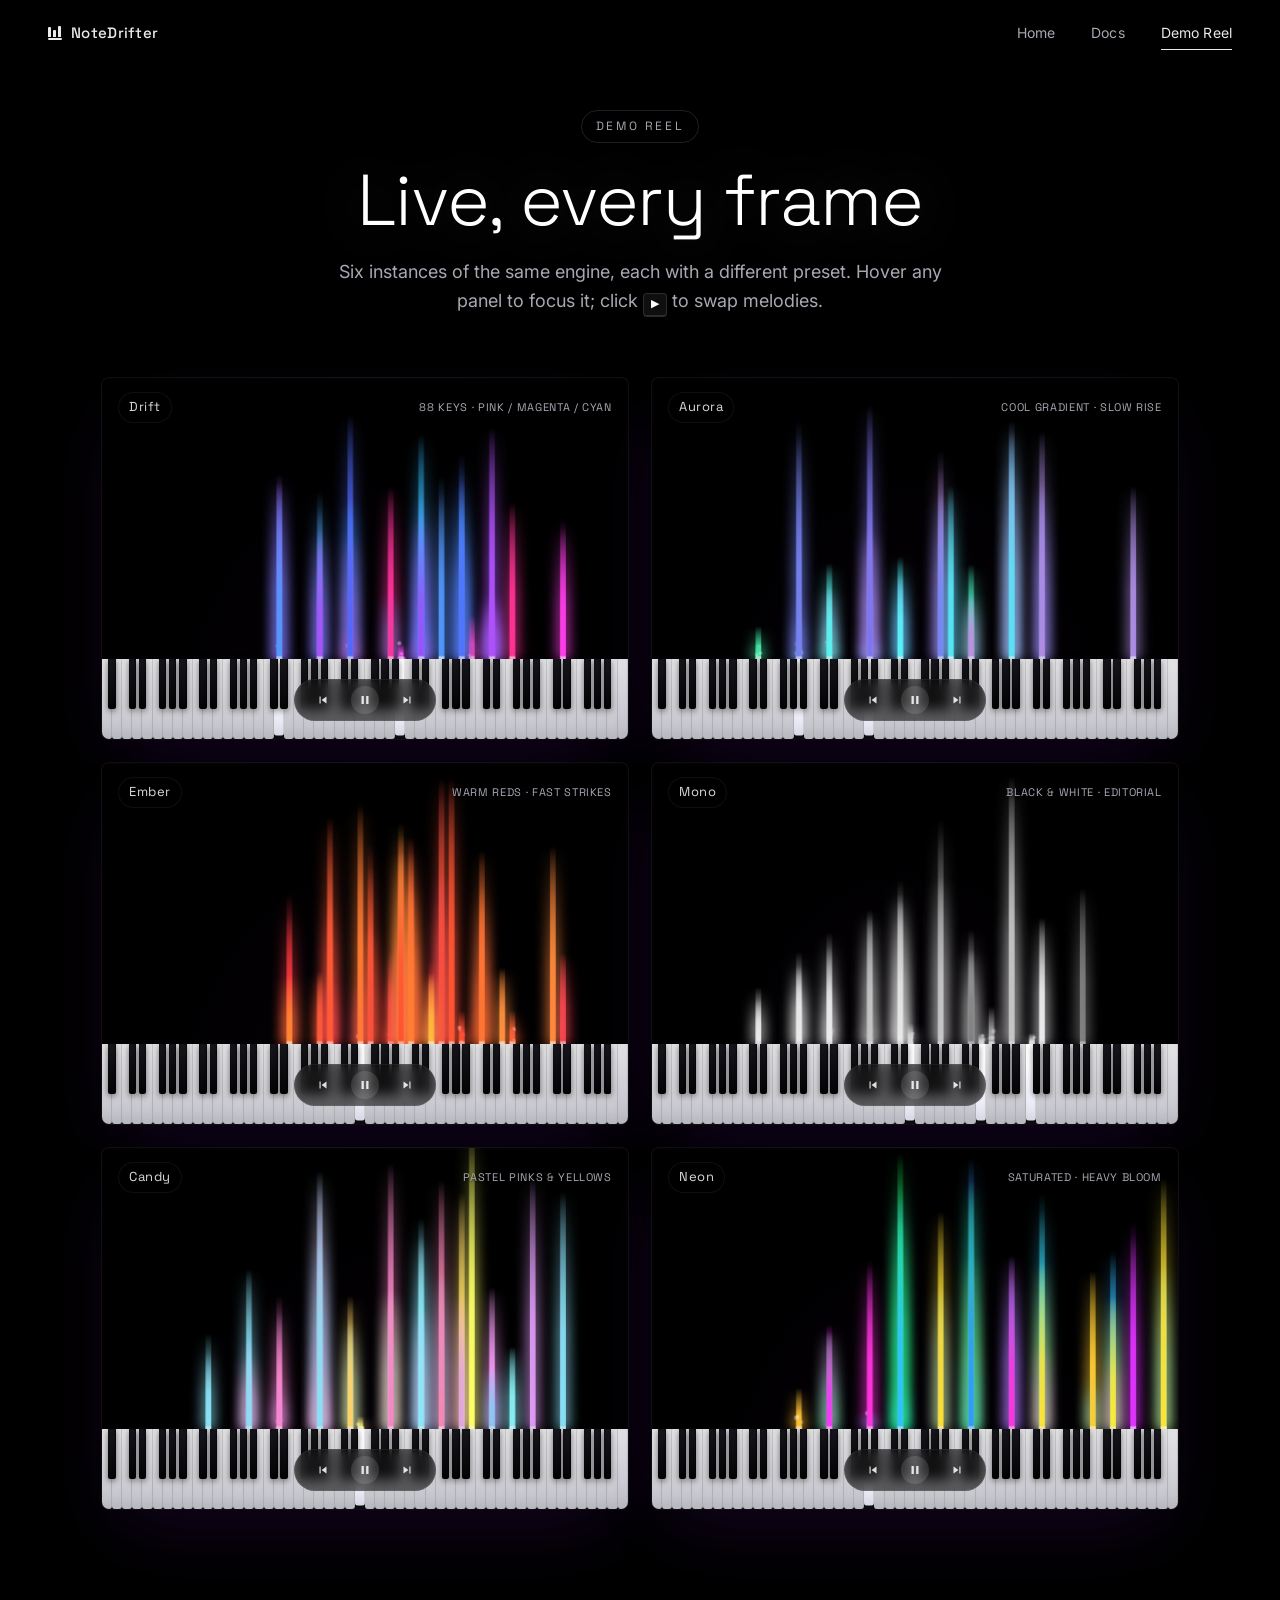
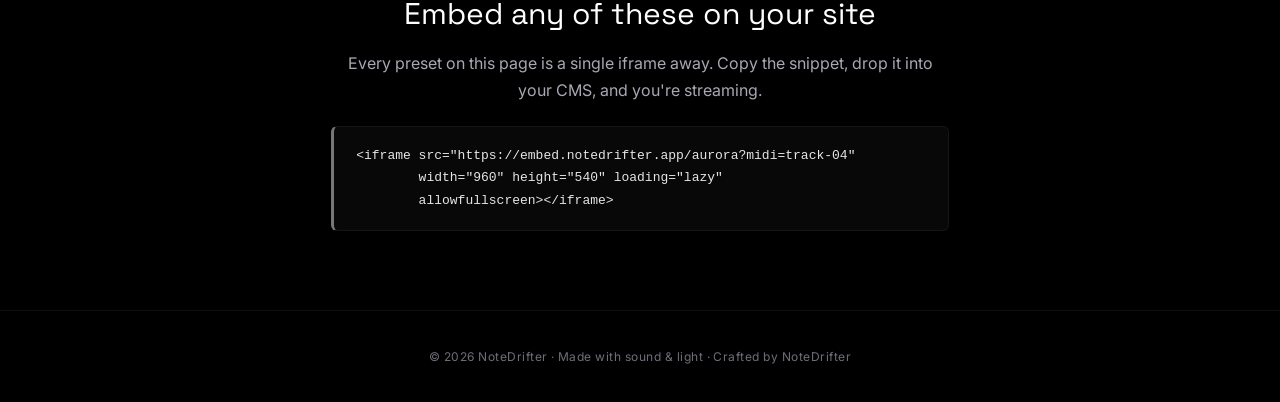
==== demo-reel.html @ 6b30c489 "build website" ====
<!DOCTYPE html>
<html lang="en">
<head>
    <meta charset="UTF-8" />
    <meta name="viewport" content="width=device-width, initial-scale=1.0" />
    <meta name="description" content="NoteDrifter demo reel — a live playground of piano visualizations, palettes and orientations." />
    <title>Demo Reel — NoteDrifter</title>
    <link rel="preconnect" href="https://fonts.googleapis.com" />
    <link rel="preconnect" href="https://fonts.gstatic.com" crossorigin />
    <link href="https://fonts.googleapis.com/css2?family=Inter:wght@300;400;500;600;700&family=Space+Grotesk:wght@300;400;500;600;700&display=swap" rel="stylesheet" />
    <link rel="stylesheet" href="styles.css" />
    <link rel="icon" type="image/svg+xml" href="data:image/svg+xml,%3Csvg xmlns='http://www.w3.org/2000/svg' viewBox='0 0 24 24'%3E%3Crect x='4' y='3' width='2' height='14' fill='%23fff'/%3E%3Crect x='9' y='3' width='2' height='14' fill='%23fff'/%3E%3Crect x='14' y='3' width='2' height='14' fill='%23fff'/%3E%3Crect x='3' y='18' width='14' height='2' fill='%23fff'/%3E%3C/svg%3E" />
</head>
<body class="page-reel">
    <header class="site-header">
        <a href="index.html" class="brand" aria-label="NoteDrifter home">
            <span class="brand-mark" aria-hidden="true">
                <span></span><span></span><span></span>
            </span>
            <span class="brand-text">NoteDrifter</span>
        </a>
        <nav class="nav" aria-label="Primary">
            <a href="index.html" class="nav-link">Home</a>
            <a href="docs.html" class="nav-link">Docs</a>
            <a href="demo-reel.html" class="nav-link nav-link--active">Demo Reel</a>
        </nav>
    </header>

    <main class="page">
        <section class="page-head">
            <p class="eyebrow">Demo Reel</p>
            <h1 class="page-title">Live, every frame</h1>
            <p class="page-lead">Six instances of the same engine, each with a different preset. Hover any panel to focus it; click <span class="kbd">▶</span> to swap melodies.</p>
        </section>

        <section class="reel-grid">
            <figure class="editor-demo reel-demo" data-piano-viz>
                <canvas class="piano-canvas" aria-hidden="true"></canvas>
                <div class="piano-keys" aria-hidden="true"></div>
                <figcaption class="reel-caption">
                    <span class="reel-tag">Drift</span>
                    <span class="reel-meta">88 keys · Pink / Magenta / Cyan</span>
                </figcaption>
                <div class="editor-demo-controls">
                    <button class="ctrl-btn" data-action="prev" aria-label="Previous track">
                        <svg viewBox="0 0 24 24" width="14" height="14"><path fill="currentColor" d="M6 6h2v12H6V6zm3.5 6l8.5 6V6l-8.5 6z"/></svg>
                    </button>
                    <button class="ctrl-btn ctrl-btn--play" data-action="play" aria-label="Play / pause">
                        <svg viewBox="0 0 24 24" width="14" height="14"><path fill="currentColor" d="M6 5h4v14H6V5zm8 0h4v14h-4V5z"/></svg>
                    </button>
                    <button class="ctrl-btn" data-action="next" aria-label="Next track">
                        <svg viewBox="0 0 24 24" width="14" height="14"><path fill="currentColor" d="M6 18l8.5-6L6 6v12zM16 6h2v12h-2V6z"/></svg>
                    </button>
                </div>
            </figure>

            <figure class="editor-demo reel-demo reel-demo--aurora" data-piano-viz data-palette="aurora">
                <canvas class="piano-canvas" aria-hidden="true"></canvas>
                <div class="piano-keys" aria-hidden="true"></div>
                <figcaption class="reel-caption">
                    <span class="reel-tag">Aurora</span>
                    <span class="reel-meta">Cool gradient · Slow rise</span>
                </figcaption>
                <div class="editor-demo-controls">
                    <button class="ctrl-btn" data-action="prev" aria-label="Previous track">
                        <svg viewBox="0 0 24 24" width="14" height="14"><path fill="currentColor" d="M6 6h2v12H6V6zm3.5 6l8.5 6V6l-8.5 6z"/></svg>
                    </button>
                    <button class="ctrl-btn ctrl-btn--play" data-action="play" aria-label="Play / pause">
                        <svg viewBox="0 0 24 24" width="14" height="14"><path fill="currentColor" d="M6 5h4v14H6V5zm8 0h4v14h-4V5z"/></svg>
                    </button>
                    <button class="ctrl-btn" data-action="next" aria-label="Next track">
                        <svg viewBox="0 0 24 24" width="14" height="14"><path fill="currentColor" d="M6 18l8.5-6L6 6v12zM16 6h2v12h-2V6z"/></svg>
                    </button>
                </div>
            </figure>

            <figure class="editor-demo reel-demo reel-demo--ember" data-piano-viz data-palette="ember">
                <canvas class="piano-canvas" aria-hidden="true"></canvas>
                <div class="piano-keys" aria-hidden="true"></div>
                <figcaption class="reel-caption">
                    <span class="reel-tag">Ember</span>
                    <span class="reel-meta">Warm reds · Fast strikes</span>
                </figcaption>
                <div class="editor-demo-controls">
                    <button class="ctrl-btn" data-action="prev" aria-label="Previous track">
                        <svg viewBox="0 0 24 24" width="14" height="14"><path fill="currentColor" d="M6 6h2v12H6V6zm3.5 6l8.5 6V6l-8.5 6z"/></svg>
                    </button>
                    <button class="ctrl-btn ctrl-btn--play" data-action="play" aria-label="Play / pause">
                        <svg viewBox="0 0 24 24" width="14" height="14"><path fill="currentColor" d="M6 5h4v14H6V5zm8 0h4v14h-4V5z"/></svg>
                    </button>
                    <button class="ctrl-btn" data-action="next" aria-label="Next track">
                        <svg viewBox="0 0 24 24" width="14" height="14"><path fill="currentColor" d="M6 18l8.5-6L6 6v12zM16 6h2v12h-2V6z"/></svg>
                    </button>
                </div>
            </figure>

            <figure class="editor-demo reel-demo reel-demo--mono" data-piano-viz data-palette="mono">
                <canvas class="piano-canvas" aria-hidden="true"></canvas>
                <div class="piano-keys" aria-hidden="true"></div>
                <figcaption class="reel-caption">
                    <span class="reel-tag">Mono</span>
                    <span class="reel-meta">Black &amp; white · Editorial</span>
                </figcaption>
                <div class="editor-demo-controls">
                    <button class="ctrl-btn" data-action="prev" aria-label="Previous track">
                        <svg viewBox="0 0 24 24" width="14" height="14"><path fill="currentColor" d="M6 6h2v12H6V6zm3.5 6l8.5 6V6l-8.5 6z"/></svg>
                    </button>
                    <button class="ctrl-btn ctrl-btn--play" data-action="play" aria-label="Play / pause">
                        <svg viewBox="0 0 24 24" width="14" height="14"><path fill="currentColor" d="M6 5h4v14H6V5zm8 0h4v14h-4V5z"/></svg>
                    </button>
                    <button class="ctrl-btn" data-action="next" aria-label="Next track">
                        <svg viewBox="0 0 24 24" width="14" height="14"><path fill="currentColor" d="M6 18l8.5-6L6 6v12zM16 6h2v12h-2V6z"/></svg>
                    </button>
                </div>
            </figure>

            <figure class="editor-demo reel-demo reel-demo--candy" data-piano-viz data-palette="candy">
                <canvas class="piano-canvas" aria-hidden="true"></canvas>
                <div class="piano-keys" aria-hidden="true"></div>
                <figcaption class="reel-caption">
                    <span class="reel-tag">Candy</span>
                    <span class="reel-meta">Pastel pinks &amp; yellows</span>
                </figcaption>
                <div class="editor-demo-controls">
                    <button class="ctrl-btn" data-action="prev" aria-label="Previous track">
                        <svg viewBox="0 0 24 24" width="14" height="14"><path fill="currentColor" d="M6 6h2v12H6V6zm3.5 6l8.5 6V6l-8.5 6z"/></svg>
                    </button>
                    <button class="ctrl-btn ctrl-btn--play" data-action="play" aria-label="Play / pause">
                        <svg viewBox="0 0 24 24" width="14" height="14"><path fill="currentColor" d="M6 5h4v14H6V5zm8 0h4v14h-4V5z"/></svg>
                    </button>
                    <button class="ctrl-btn" data-action="next" aria-label="Next track">
                        <svg viewBox="0 0 24 24" width="14" height="14"><path fill="currentColor" d="M6 18l8.5-6L6 6v12zM16 6h2v12h-2V6z"/></svg>
                    </button>
                </div>
            </figure>

            <figure class="editor-demo reel-demo reel-demo--neon" data-piano-viz data-palette="neon">
                <canvas class="piano-canvas" aria-hidden="true"></canvas>
                <div class="piano-keys" aria-hidden="true"></div>
                <figcaption class="reel-caption">
                    <span class="reel-tag">Neon</span>
                    <span class="reel-meta">Saturated · Heavy bloom</span>
                </figcaption>
                <div class="editor-demo-controls">
                    <button class="ctrl-btn" data-action="prev" aria-label="Previous track">
                        <svg viewBox="0 0 24 24" width="14" height="14"><path fill="currentColor" d="M6 6h2v12H6V6zm3.5 6l8.5 6V6l-8.5 6z"/></svg>
                    </button>
                    <button class="ctrl-btn ctrl-btn--play" data-action="play" aria-label="Play / pause">
                        <svg viewBox="0 0 24 24" width="14" height="14"><path fill="currentColor" d="M6 5h4v14H6V5zm8 0h4v14h-4V5z"/></svg>
                    </button>
                    <button class="ctrl-btn" data-action="next" aria-label="Next track">
                        <svg viewBox="0 0 24 24" width="14" height="14"><path fill="currentColor" d="M6 18l8.5-6L6 6v12zM16 6h2v12h-2V6z"/></svg>
                    </button>
                </div>
            </figure>
        </section>

        <section class="reel-cta">
            <h2>Embed any of these on your site</h2>
            <p>Every preset on this page is a single iframe away. Copy the snippet, drop it into your CMS, and you're streaming.</p>
            <pre class="code-block"><code>&lt;iframe src="https://embed.notedrifter.app/aurora?midi=track-04"
        width="960" height="540" loading="lazy"
        allowfullscreen&gt;&lt;/iframe&gt;</code></pre>
        </section>
    </main>

    <footer class="site-footer">
        <p>© <span id="year"></span> NoteDrifter · Made with sound &amp; light · Crafted by NoteDrifter</p>
    </footer>

    <script src="script.js" defer></script>
    <script src="assets/piano-viz.js" defer></script>
</body>
</html>
---- styles.css ----
/* =========================================================================
   NoteDrifter — Landing Page Styles
   ========================================================================= */

:root {
    --bg: #000000;
    --bg-soft: #050505;
    --fg: #e9e9ec;
    --fg-dim: #a8a8b3;
    --fg-soft: #6e6e7a;
    --border: rgba(255, 255, 255, 0.12);
    --border-soft: rgba(255, 255, 255, 0.06);
    --accent: #ffffff;

    --container-max: 1180px;
    --gutter: clamp(20px, 4vw, 56px);

    --font-display: "Space Grotesk", "Inter", system-ui, -apple-system, sans-serif;
    --font-body: "Inter", system-ui, -apple-system, sans-serif;

    --transition: 280ms cubic-bezier(0.22, 0.61, 0.36, 1);
}

* {
    box-sizing: border-box;
}

*::selection {
    background: rgba(255, 255, 255, 0.18);
    color: #fff;
}

html,
body {
    margin: 0;
    padding: 0;
    background: var(--bg);
    color: var(--fg);
    font-family: var(--font-body);
    font-size: 16px;
    line-height: 1.6;
    -webkit-font-smoothing: antialiased;
    -moz-osx-font-smoothing: grayscale;
    overflow-x: hidden;
}

img {
    max-width: 100%;
    height: auto;
    display: block;
}

a {
    color: inherit;
    text-decoration: none;
}

ul {
    list-style: none;
    padding: 0;
    margin: 0;
}

p {
    margin: 0 0 1em;
}

/* =========================================================================
   Layout helpers
   ========================================================================= */
.container {
    width: 100%;
    max-width: var(--container-max);
    margin-inline: auto;
    padding-inline: var(--gutter);
}

/* =========================================================================
   Scroll progress indicator (top of viewport)
   ========================================================================= */
.scroll-progress {
    position: fixed;
    top: 0;
    left: 0;
    height: 2px;
    width: 100%;
    background: linear-gradient(
        90deg,
        rgba(255, 100, 200, 0.9) 0%,
        rgba(150, 100, 255, 0.9) 50%,
        rgba(80, 200, 255, 0.9) 100%
    );
    transform: scaleX(0);
    transform-origin: left center;
    z-index: 100;
    pointer-events: none;
    box-shadow: 0 0 14px rgba(180, 120, 255, 0.6);
    transition: transform 60ms linear;
}

/* =========================================================================
   Header / Nav
   ========================================================================= */
.site-header {
    position: fixed;
    top: 0;
    left: 0;
    right: 0;
    z-index: 50;
    display: flex;
    align-items: center;
    justify-content: space-between;
    padding: 18px clamp(20px, 4vw, 48px);
    backdrop-filter: blur(10px);
    -webkit-backdrop-filter: blur(10px);
    background: rgba(0, 0, 0, 0.4);
    border-bottom: 1px solid transparent;
    transition: border-color var(--transition), background var(--transition);
}

.site-header.is-scrolled {
    background: rgba(0, 0, 0, 0.78);
    border-bottom-color: var(--border-soft);
}

.brand {
    display: inline-flex;
    align-items: center;
    gap: 10px;
    font-family: var(--font-display);
    font-weight: 500;
    letter-spacing: 0.02em;
    color: var(--fg);
    font-size: 15px;
    transition: opacity var(--transition);
}

.brand:hover {
    opacity: 0.85;
}

.brand-mark {
    display: inline-grid;
    grid-template-columns: repeat(3, 3px);
    gap: 2px;
    align-items: end;
    height: 14px;
    position: relative;
    padding-bottom: 3px;
}

.brand-mark::after {
    content: "";
    position: absolute;
    bottom: 0;
    left: 0;
    right: -1px;
    height: 2px;
    background: currentColor;
    border-radius: 1px;
}

.brand-mark span {
    width: 3px;
    background: currentColor;
    border-radius: 1px 1px 0 0;
}

.brand-mark span:nth-child(1) { height: 10px; }
.brand-mark span:nth-child(2) { height: 7px; }
.brand-mark span:nth-child(3) { height: 11px; }

.nav {
    display: flex;
    align-items: center;
    gap: clamp(18px, 3vw, 36px);
}

.nav-link {
    position: relative;
    font-size: 14px;
    color: var(--fg-dim);
    letter-spacing: 0.01em;
    transition: color var(--transition);
    padding: 4px 0;
}

.nav-link::after {
    content: "";
    position: absolute;
    left: 0;
    bottom: -2px;
    width: 100%;
    height: 1px;
    background: var(--fg);
    transform-origin: right;
    transform: scaleX(0);
    transition: transform var(--transition);
}

.nav-link:hover,
.nav-link--active {
    color: var(--fg);
}

.nav-link:hover::after,
.nav-link--active::after {
    transform-origin: left;
    transform: scaleX(1);
}

/* =========================================================================
   Hero
   ========================================================================= */
.hero {
    position: relative;
    min-height: 100vh;
    display: flex;
    align-items: center;
    justify-content: center;
    padding: 0 var(--gutter);
    overflow: hidden;
    isolation: isolate;
}

.hero-bg {
    position: absolute;
    inset: 0;
    z-index: -1;
    background-image: url("assets/images/hero-shards.png");
    background-size: cover;
    background-position: center;
    background-repeat: no-repeat;
    will-change: transform;
}

/* When JS isn't running, gently float the hero background */
body:not(.js-ready) .hero-bg {
    animation: heroFloat 18s ease-in-out infinite alternate;
}

.hero-bg::after {
    content: "";
    position: absolute;
    inset: 0;
    background: radial-gradient(
        ellipse at center,
        rgba(0, 0, 0, 0) 0%,
        rgba(0, 0, 0, 0.35) 55%,
        rgba(0, 0, 0, 0.85) 100%
    );
    pointer-events: none;
}

/* Cursor-follow soft glow that lights up the shards subtly */
.hero::before {
    content: "";
    position: absolute;
    inset: 0;
    z-index: 0;
    pointer-events: none;
    background: radial-gradient(
        circle 380px at var(--cursor-x, 50%) var(--cursor-y, 40%),
        rgba(180, 130, 255, 0.07) 0%,
        rgba(180, 130, 255, 0) 60%
    );
    transition: background 240ms ease;
}

@keyframes heroFloat {
    0% { transform: scale(1) translate3d(0, 0, 0); }
    100% { transform: scale(1.06) translate3d(-8px, -10px, 0); }
}

.hero-content {
    position: relative;
    text-align: center;
    max-width: 720px;
    padding-top: 60px;
}

.hero-title {
    font-family: var(--font-display);
    font-weight: 300;
    font-size: clamp(56px, 10vw, 128px);
    margin: 0;
    letter-spacing: -0.015em;
    line-height: 1;
    color: #ffffff;
    text-shadow: 0 0 60px rgba(255, 255, 255, 0.25),
        0 0 18px rgba(255, 255, 255, 0.18),
        0 1px 0 rgba(255, 255, 255, 0.35);
    animation: heroIn 1.1s cubic-bezier(0.22, 0.61, 0.36, 1) 0.1s both;
}

@keyframes heroIn {
    from {
        opacity: 0;
        transform: translateY(20px);
        letter-spacing: 0.02em;
    }
    to {
        opacity: 1;
        transform: translateY(0);
        letter-spacing: -0.015em;
    }
}

.hero-tagline {
    font-family: var(--font-display);
    font-weight: 300;
    font-size: clamp(15px, 1.6vw, 19px);
    color: var(--fg-dim);
    margin: 22px 0 38px;
    letter-spacing: 0.02em;
    animation: fadeUp 1s ease 0.3s both;
}

@keyframes fadeUp {
    from {
        opacity: 0;
        transform: translateY(18px);
    }
    to {
        opacity: 1;
        transform: translateY(0);
    }
}

/* =========================================================================
   Buttons
   ========================================================================= */
.btn {
    display: inline-flex;
    align-items: center;
    justify-content: center;
    gap: 10px;
    padding: 13px 36px;
    font-family: var(--font-display);
    font-weight: 400;
    font-size: 14px;
    letter-spacing: 0.04em;
    border-radius: 4px;
    cursor: pointer;
    transition: all var(--transition);
    text-decoration: none;
    border: 1px solid var(--border);
    background: transparent;
    color: var(--fg);
    animation: fadeUp 1s ease 0.5s both;
}

.btn--ghost:hover {
    background: rgba(255, 255, 255, 0.06);
    border-color: rgba(255, 255, 255, 0.45);
    transform: translateY(-1px);
    box-shadow: 0 6px 24px rgba(255, 255, 255, 0.08);
}

.btn--ghost:active {
    transform: translateY(0);
}

/* =========================================================================
   Intro / Description
   ========================================================================= */
.intro {
    max-width: 760px;
    margin: 0 auto;
    padding: clamp(70px, 10vh, 120px) var(--gutter) clamp(60px, 8vh, 100px);
}

.intro-text {
    font-size: clamp(14px, 1.2vw, 15.5px);
    line-height: 1.85;
    color: var(--fg-dim);
    text-align: left;
    max-width: 460px;
    margin: 0 auto 60px;
    letter-spacing: 0.005em;
}

/* =========================================================================
   Feature image grid (2x2 thumbnails under intro paragraph)
   ========================================================================= */
.feature-grid {
    display: grid;
    grid-template-columns: 1fr 1fr;
    gap: 14px;
    margin: 0 auto 70px;
    max-width: 520px;
}

.feature-tile {
    margin: 0;
    aspect-ratio: 16 / 10;
    overflow: hidden;
    border-radius: 4px;
    border: 1px solid var(--border-soft);
    background: var(--bg-soft);
    transition: transform var(--transition), border-color var(--transition);
}

.feature-tile:hover {
    transform: translateY(-2px);
    border-color: var(--border);
}

.feature-tile img {
    width: 100%;
    height: 100%;
    object-fit: cover;
}

/* =========================================================================
   Features (bullet list)
   ========================================================================= */
.features {
    max-width: 460px;
    margin: 0 auto;
}

.features-lead {
    color: var(--fg);
    font-size: 14.5px;
    margin-bottom: 18px;
    font-weight: 400;
}

.feature-list {
    padding-left: 22px;
    list-style: disc;
    color: var(--fg-dim);
}

.feature-list > li {
    margin-bottom: 26px;
    padding-left: 6px;
    font-size: 13.5px;
    line-height: 1.7;
}

.feature-list > li::marker {
    color: var(--fg);
}

.feature-list strong {
    display: block;
    color: var(--fg);
    font-weight: 500;
    font-size: 14.5px;
    margin-bottom: 6px;
    letter-spacing: 0.01em;
}

.feature-list p {
    margin: 0 0 4px;
}

.feature-list p + p {
    margin-top: 8px;
}

/* =========================================================================
   Editor Examples
   ========================================================================= */
.editor-examples {
    padding: clamp(60px, 8vh, 100px) var(--gutter) clamp(80px, 12vh, 140px);
    max-width: var(--container-max);
    margin-inline: auto;
}

.section-title {
    font-family: var(--font-display);
    font-weight: 400;
    font-size: clamp(34px, 5.4vw, 64px);
    text-align: center;
    margin: 0 0 60px;
    letter-spacing: 0.05em;
    color: var(--fg);
    text-transform: uppercase;
    background: linear-gradient(180deg, #ffffff 0%, #b9b9c4 100%);
    -webkit-background-clip: text;
    background-clip: text;
    color: transparent;
}

.editor-row {
    margin: 0 auto 60px;
    max-width: 880px;
    border-radius: 6px;
    overflow: hidden;
    border: 1px solid var(--border-soft);
    background: var(--bg-soft);
    transition: transform var(--transition), border-color var(--transition);
}

.editor-row:hover {
    transform: translateY(-2px);
    border-color: var(--border);
}

.editor-row img {
    width: 100%;
    display: block;
}

.editor-caption {
    text-align: center;
    color: var(--fg-dim);
    font-size: 13.5px;
    line-height: 1.75;
    max-width: 580px;
    margin: 0 auto 36px;
    letter-spacing: 0.01em;
}

.editor-ui-grid {
    display: grid;
    grid-template-columns: 1fr 1fr;
    gap: 18px;
    max-width: 920px;
    margin: 0 auto 70px;
}

.editor-ui-tile {
    margin: 0;
    border-radius: 6px;
    overflow: hidden;
    border: 1px solid var(--border-soft);
    background: var(--bg-soft);
    transition: transform var(--transition), border-color var(--transition);
}

.editor-ui-tile:hover {
    transform: translateY(-2px);
    border-color: var(--border);
}

.editor-ui-tile img {
    width: 100%;
    display: block;
}

/* =========================================================================
   Editor Demo (live interactive piano with rising note bars)
   ========================================================================= */
.editor-demo {
    position: relative;
    margin: 0 auto;
    max-width: 980px;
    aspect-ratio: 16 / 10;
    border-radius: 8px;
    overflow: hidden;
    border: 1px solid var(--border-soft);
    background: radial-gradient(
            ellipse at 50% 100%,
            rgba(60, 20, 80, 0.18) 0%,
            rgba(0, 0, 0, 0) 60%
        ),
        #000;
    box-shadow: 0 30px 70px -20px rgba(120, 30, 200, 0.18),
        inset 0 0 0 1px rgba(255, 255, 255, 0.02);
}

.editor-demo img {
    width: 100%;
    display: block;
}

.piano-canvas {
    position: absolute;
    inset: 0;
    width: 100%;
    height: 100%;
    display: block;
}

.piano-keys {
    position: absolute;
    left: 0;
    right: 0;
    bottom: 0;
    height: 22%;
    display: flex;
    align-items: stretch;
    padding: 0;
    background: linear-gradient(
        180deg,
        rgba(0, 0, 0, 0) 0%,
        rgba(0, 0, 0, 0.6) 12%,
        #0a0a10 100%
    );
}

.piano-keys-inner {
    position: relative;
    flex: 1;
    display: flex;
    align-items: stretch;
}

.piano-key {
    flex: 1;
    position: relative;
    background: linear-gradient(180deg, #f3f3f6 0%, #cfcfd8 100%);
    border-right: 1px solid rgba(0, 0, 0, 0.18);
    border-radius: 0 0 3px 3px;
    transform-origin: top center;
    transition: filter 120ms ease, transform 120ms ease;
    box-shadow: inset 0 -8px 14px rgba(0, 0, 0, 0.12);
}

.piano-key:last-child {
    border-right: 0;
}

.piano-key.is-active {
    filter: brightness(1.18) saturate(1.3);
    transform: scaleY(0.97);
}

.piano-key--black {
    position: absolute;
    top: 0;
    width: 1.4%;
    height: 62%;
    background: linear-gradient(180deg, #1a1a22 0%, #050507 100%);
    border-radius: 0 0 2px 2px;
    border-right: 1px solid rgba(0, 0, 0, 0.6);
    box-shadow: inset 0 -3px 6px rgba(0, 0, 0, 0.6),
        0 2px 6px rgba(0, 0, 0, 0.5);
    transition: filter 120ms ease, transform 120ms ease;
}

.piano-key--black.is-active {
    filter: brightness(2.2);
    transform: scaleY(0.96);
}

.editor-demo-watermark {
    position: absolute;
    bottom: 18%;
    left: 50%;
    transform: translateX(-50%);
    font-family: var(--font-display);
    color: rgba(255, 255, 255, 0.85);
    font-size: clamp(12px, 1.6vw, 18px);
    letter-spacing: 0.04em;
    pointer-events: none;
    text-shadow: 0 0 12px rgba(0, 0, 0, 0.8);
}

.editor-demo-controls {
    position: absolute;
    bottom: 18px;
    left: 50%;
    transform: translateX(-50%);
    display: flex;
    align-items: center;
    gap: 14px;
    padding: 6px 14px;
    border-radius: 999px;
    background: rgba(0, 0, 0, 0.55);
    backdrop-filter: blur(6px);
    -webkit-backdrop-filter: blur(6px);
    border: 1px solid var(--border-soft);
}

.ctrl-btn {
    background: transparent;
    border: 0;
    color: rgba(255, 255, 255, 0.85);
    width: 28px;
    height: 28px;
    display: inline-flex;
    align-items: center;
    justify-content: center;
    border-radius: 50%;
    cursor: pointer;
    transition: background var(--transition), color var(--transition), transform var(--transition);
}

.ctrl-btn:hover {
    background: rgba(255, 255, 255, 0.12);
    color: #fff;
    transform: scale(1.08);
}

.ctrl-btn--play {
    background: rgba(255, 255, 255, 0.12);
}

/* =========================================================================
   Inner pages (docs, demo reel) — shared shell
   ========================================================================= */
.page {
    padding-top: 110px;
    padding-bottom: 80px;
}

.page-head {
    max-width: var(--container-max);
    margin: 0 auto 60px;
    padding: 0 var(--gutter);
    text-align: center;
}

.eyebrow {
    display: inline-block;
    font-family: var(--font-display);
    font-size: 12px;
    letter-spacing: 0.22em;
    text-transform: uppercase;
    color: var(--fg-dim);
    padding: 6px 14px;
    border: 1px solid var(--border);
    border-radius: 999px;
    margin: 0 0 20px;
}

.page-title {
    font-family: var(--font-display);
    font-weight: 300;
    font-size: clamp(38px, 6vw, 72px);
    line-height: 1.05;
    letter-spacing: -0.015em;
    margin: 0 0 18px;
    color: #fff;
    text-shadow: 0 0 60px rgba(255, 255, 255, 0.18);
}

.page-lead {
    color: var(--fg-dim);
    font-size: clamp(15px, 1.5vw, 18px);
    line-height: 1.65;
    max-width: 640px;
    margin: 0 auto;
}

/* =========================================================================
   Docs page
   ========================================================================= */
.page-shell {
    display: grid;
    grid-template-columns: 220px 1fr;
    gap: clamp(28px, 4vw, 60px);
    max-width: var(--container-max);
    margin: 0 auto;
    padding: 0 var(--gutter);
}

.docs-sidebar {
    position: sticky;
    top: 96px;
    align-self: start;
    height: calc(100vh - 120px);
    overflow-y: auto;
    padding-right: 12px;
    scrollbar-width: thin;
    scrollbar-color: rgba(255, 255, 255, 0.18) transparent;
}

.docs-sidebar nav {
    display: flex;
    flex-direction: column;
}

.docs-side-heading {
    font-family: var(--font-display);
    font-size: 11px;
    text-transform: uppercase;
    letter-spacing: 0.2em;
    color: var(--fg-soft);
    margin: 22px 0 8px;
}

.docs-side-heading:first-child {
    margin-top: 0;
}

.docs-side-link {
    display: block;
    padding: 8px 12px;
    margin-left: -12px;
    color: var(--fg-dim);
    font-size: 13.5px;
    border-radius: 4px;
    transition: color var(--transition), background var(--transition);
}

.docs-side-link:hover,
.docs-side-link.is-current {
    color: var(--fg);
    background: rgba(255, 255, 255, 0.04);
}

.docs-body {
    max-width: 760px;
    color: var(--fg-dim);
}

.docs-body section {
    margin-bottom: 56px;
    scroll-margin-top: 100px;
}

.docs-body h2 {
    font-family: var(--font-display);
    font-weight: 400;
    font-size: clamp(22px, 2.6vw, 30px);
    color: var(--fg);
    margin: 0 0 18px;
    letter-spacing: -0.005em;
}

.docs-body p {
    line-height: 1.75;
    font-size: 15px;
    margin: 0 0 14px;
}

.docs-body code {
    font-family: "JetBrains Mono", ui-monospace, "SFMono-Regular", monospace;
    font-size: 0.9em;
    padding: 1px 6px;
    background: rgba(255, 255, 255, 0.06);
    border: 1px solid var(--border-soft);
    border-radius: 4px;
    color: #fff;
}

.code-block {
    font-family: "JetBrains Mono", ui-monospace, "SFMono-Regular", monospace;
    font-size: 13px;
    line-height: 1.7;
    padding: 18px 22px;
    background: rgba(255, 255, 255, 0.03);
    border: 1px solid var(--border-soft);
    border-left: 3px solid rgba(255, 255, 255, 0.45);
    border-radius: 6px;
    overflow-x: auto;
    color: #e6e6ea;
    margin: 0 0 18px;
    white-space: pre;
}

.code-block code {
    background: transparent;
    border: 0;
    padding: 0;
    color: inherit;
}

.callout {
    padding: 16px 20px;
    background: rgba(255, 255, 255, 0.025);
    border: 1px solid var(--border-soft);
    border-left: 3px solid rgba(200, 130, 255, 0.55);
    border-radius: 6px;
    color: var(--fg-dim);
    font-size: 14px;
    line-height: 1.65;
    margin: 0 0 18px;
}

.callout--info {
    border-left-color: rgba(120, 200, 255, 0.55);
}

.numbered-list,
.bulleted-list {
    padding-left: 22px;
    margin: 0 0 18px;
    line-height: 1.75;
    font-size: 15px;
}

.numbered-list {
    list-style: decimal;
}

.bulleted-list {
    list-style: disc;
}

.numbered-list li,
.bulleted-list li {
    margin-bottom: 8px;
}

.numbered-list li::marker,
.bulleted-list li::marker {
    color: rgba(255, 255, 255, 0.55);
}

.kbd {
    display: inline-block;
    font-family: "JetBrains Mono", ui-monospace, monospace;
    font-size: 11px;
    padding: 2px 7px;
    background: rgba(255, 255, 255, 0.06);
    border: 1px solid var(--border);
    border-bottom-width: 2px;
    border-radius: 4px;
    color: #fff;
    line-height: 1.5;
}

.swatches {
    display: flex;
    gap: 10px;
    margin: 0 0 18px;
    flex-wrap: wrap;
}

.swatch {
    width: 38px;
    height: 38px;
    border-radius: 8px;
    background: var(--c, #fff);
    box-shadow: 0 0 16px var(--c, rgba(255, 255, 255, 0.15)),
        inset 0 0 0 1px rgba(255, 255, 255, 0.18);
    transition: transform var(--transition);
}

.swatch:hover {
    transform: translateY(-2px) scale(1.04);
}

.inline-link {
    color: #fff;
    border-bottom: 1px solid rgba(255, 255, 255, 0.35);
    padding-bottom: 1px;
    transition: border-color var(--transition);
}

.inline-link:hover {
    border-color: #fff;
}

.orientation-grid {
    display: grid;
    grid-template-columns: repeat(auto-fit, minmax(160px, 1fr));
    gap: 14px;
    margin: 0 0 18px;
}

.orient-card {
    padding: 18px 20px;
    background: rgba(255, 255, 255, 0.025);
    border: 1px solid var(--border-soft);
    border-radius: 8px;
    transition: border-color var(--transition), background var(--transition),
        transform var(--transition);
}

.orient-card:hover {
    border-color: var(--border);
    background: rgba(255, 255, 255, 0.04);
    transform: translateY(-2px);
}

.orient-icon {
    display: inline-flex;
    align-items: center;
    justify-content: center;
    width: 34px;
    height: 34px;
    border-radius: 50%;
    background: rgba(255, 255, 255, 0.05);
    color: #fff;
    font-size: 18px;
    margin-bottom: 10px;
}

.orient-card strong {
    display: block;
    color: #fff;
    font-size: 14px;
    margin-bottom: 4px;
    font-weight: 500;
}

.orient-card p {
    font-size: 13px;
    margin: 0;
    color: var(--fg-dim);
}

.shortcut-table {
    width: 100%;
    border-collapse: collapse;
    margin: 0 0 18px;
    font-size: 14px;
}

.shortcut-table th,
.shortcut-table td {
    text-align: left;
    padding: 12px 14px;
    border-bottom: 1px solid var(--border-soft);
}

.shortcut-table th {
    color: var(--fg);
    font-weight: 500;
    font-size: 12px;
    text-transform: uppercase;
    letter-spacing: 0.12em;
}

.shortcut-table td:first-child {
    color: var(--fg);
}

/* =========================================================================
   Demo Reel page
   ========================================================================= */
.reel-grid {
    max-width: var(--container-max);
    margin: 0 auto;
    padding: 0 var(--gutter);
    display: grid;
    grid-template-columns: repeat(auto-fit, minmax(360px, 1fr));
    gap: 22px;
}

.reel-demo {
    aspect-ratio: 16 / 11;
    margin: 0;
}

.reel-caption {
    position: absolute;
    top: 14px;
    left: 16px;
    right: 16px;
    display: flex;
    align-items: center;
    justify-content: space-between;
    pointer-events: none;
    color: rgba(255, 255, 255, 0.85);
    text-shadow: 0 1px 2px rgba(0, 0, 0, 0.6);
    font-family: var(--font-display);
    z-index: 2;
}

.reel-tag {
    font-size: 13px;
    letter-spacing: 0.04em;
    padding: 4px 10px;
    background: rgba(0, 0, 0, 0.5);
    border: 1px solid var(--border-soft);
    border-radius: 999px;
    backdrop-filter: blur(6px);
    -webkit-backdrop-filter: blur(6px);
}

.reel-meta {
    font-size: 11px;
    letter-spacing: 0.06em;
    color: var(--fg-dim);
    text-transform: uppercase;
    text-align: right;
}

.reel-cta {
    max-width: 720px;
    margin: 80px auto 0;
    padding: 0 var(--gutter);
    text-align: center;
}

.reel-cta h2 {
    font-family: var(--font-display);
    font-weight: 400;
    font-size: clamp(22px, 3vw, 30px);
    color: #fff;
    margin: 0 0 12px;
}

.reel-cta p {
    color: var(--fg-dim);
    margin: 0 0 22px;
    line-height: 1.7;
}

.reel-cta .code-block {
    text-align: left;
    margin: 0 auto;
    max-width: 640px;
}

/* =========================================================================
   Footer
   ========================================================================= */
.site-footer {
    padding: 36px var(--gutter);
    text-align: center;
    color: var(--fg-soft);
    font-size: 12px;
    letter-spacing: 0.04em;
    border-top: 1px solid var(--border-soft);
}

.site-footer p {
    margin: 0;
}

/* =========================================================================
   Reveal-on-scroll utility
   Only hide elements once JS has confirmed support — guarantees content is
   visible if scripts fail to load or run.
   ========================================================================= */
body.js-ready .reveal {
    opacity: 0;
    transform: translateY(28px);
    transition: opacity 800ms ease, transform 800ms cubic-bezier(0.22, 0.61, 0.36, 1);
    will-change: opacity, transform;
}

body.js-ready .reveal.is-visible {
    opacity: 1;
    transform: translateY(0);
}

/* =========================================================================
   Responsive
   ========================================================================= */
@media (max-width: 920px) {
    .page-shell {
        grid-template-columns: 1fr;
    }

    .docs-sidebar {
        position: static;
        height: auto;
        max-height: none;
        margin-bottom: 24px;
        padding: 16px 18px;
        background: rgba(255, 255, 255, 0.025);
        border: 1px solid var(--border-soft);
        border-radius: 8px;
    }

    .docs-side-heading {
        margin-top: 14px;
    }
}

@media (max-width: 760px) {
    .site-header {
        padding: 14px 18px;
    }

    .nav {
        gap: 14px;
    }

    .nav-link {
        font-size: 13px;
    }

    .feature-grid {
        gap: 10px;
    }

    .editor-ui-grid {
        grid-template-columns: 1fr;
        gap: 14px;
    }

    .hero-content {
        padding-top: 40px;
    }

    .reel-grid {
        grid-template-columns: 1fr;
    }

    .reel-demo {
        aspect-ratio: 16 / 11;
    }
}

@media (max-width: 480px) {
    .nav-link {
        font-size: 12px;
    }

    .brand-text {
        font-size: 14px;
    }

    .feature-grid {
        grid-template-columns: 1fr;
        max-width: 360px;
    }
}

@media (prefers-reduced-motion: reduce) {
    *,
    *::before,
    *::after {
        animation-duration: 0.001ms !important;
        animation-iteration-count: 1 !important;
        transition-duration: 0.001ms !important;
    }

    .hero-bg {
        animation: none;
    }
}
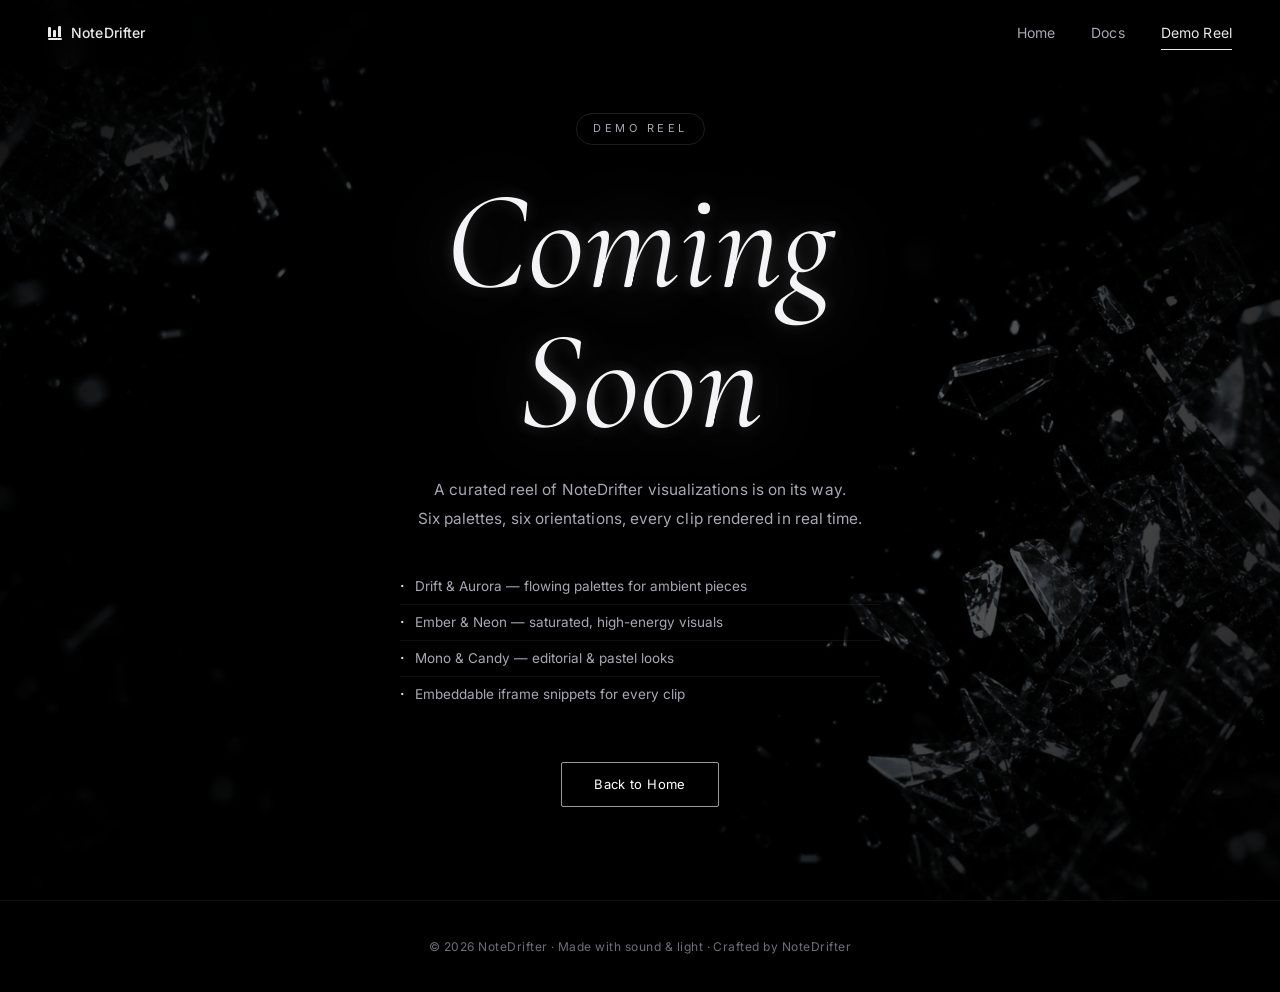
==== commit b49bd108: "build website" ====
--- a/demo-reel.html
+++ b/demo-reel.html
@@ -3,15 +3,15 @@
 <head>
     <meta charset="UTF-8" />
     <meta name="viewport" content="width=device-width, initial-scale=1.0" />
-    <meta name="description" content="NoteDrifter demo reel — a live playground of piano visualizations, palettes and orientations." />
-    <title>Demo Reel — NoteDrifter</title>
+    <meta name="description" content="NoteDrifter demo reel — coming soon. AI music with style and visualization." />
+    <title>Demo Reel — Coming Soon — NoteDrifter</title>
     <link rel="preconnect" href="https://fonts.googleapis.com" />
     <link rel="preconnect" href="https://fonts.gstatic.com" crossorigin />
-    <link href="https://fonts.googleapis.com/css2?family=Inter:wght@300;400;500;600;700&family=Space+Grotesk:wght@300;400;500;600;700&display=swap" rel="stylesheet" />
+    <link href="https://fonts.googleapis.com/css2?family=Cormorant+Garamond:ital,wght@0,300;0,400;0,500;0,600;1,300;1,400;1,500&family=Inter:wght@300;400;500;600;700&display=swap" rel="stylesheet" />
     <link rel="stylesheet" href="styles.css" />
     <link rel="icon" type="image/svg+xml" href="data:image/svg+xml,%3Csvg xmlns='http://www.w3.org/2000/svg' viewBox='0 0 24 24'%3E%3Crect x='4' y='3' width='2' height='14' fill='%23fff'/%3E%3Crect x='9' y='3' width='2' height='14' fill='%23fff'/%3E%3Crect x='14' y='3' width='2' height='14' fill='%23fff'/%3E%3Crect x='3' y='18' width='14' height='2' fill='%23fff'/%3E%3C/svg%3E" />
 </head>
-<body class="page-reel">
+<body class="page-coming-soon">
     <header class="site-header">
         <a href="index.html" class="brand" aria-label="NoteDrifter home">
             <span class="brand-mark" aria-hidden="true">
@@ -26,142 +26,25 @@
         </nav>
     </header>
 
-    <main class="page">
-        <section class="page-head">
-            <p class="eyebrow">Demo Reel</p>
-            <h1 class="page-title">Live, every frame</h1>
-            <p class="page-lead">Six instances of the same engine, each with a different preset. Hover any panel to focus it; click <span class="kbd">▶</span> to swap melodies.</p>
-        </section>
+    <main class="coming-soon">
+        <div class="coming-soon-bg" aria-hidden="true"></div>
+        <div class="coming-soon-content">
+            <p class="coming-soon-eyebrow">Demo Reel</p>
+            <h1 class="coming-soon-title">Coming Soon</h1>
+            <p class="coming-soon-lead">
+                A curated reel of NoteDrifter visualizations is on its way.<br />
+                Six palettes, six orientations, every clip rendered in real time.
+            </p>
 
-        <section class="reel-grid">
-            <figure class="editor-demo reel-demo" data-piano-viz>
-                <canvas class="piano-canvas" aria-hidden="true"></canvas>
-                <div class="piano-keys" aria-hidden="true"></div>
-                <figcaption class="reel-caption">
-                    <span class="reel-tag">Drift</span>
-                    <span class="reel-meta">88 keys · Pink / Magenta / Cyan</span>
-                </figcaption>
-                <div class="editor-demo-controls">
-                    <button class="ctrl-btn" data-action="prev" aria-label="Previous track">
-                        <svg viewBox="0 0 24 24" width="14" height="14"><path fill="currentColor" d="M6 6h2v12H6V6zm3.5 6l8.5 6V6l-8.5 6z"/></svg>
-                    </button>
-                    <button class="ctrl-btn ctrl-btn--play" data-action="play" aria-label="Play / pause">
-                        <svg viewBox="0 0 24 24" width="14" height="14"><path fill="currentColor" d="M6 5h4v14H6V5zm8 0h4v14h-4V5z"/></svg>
-                    </button>
-                    <button class="ctrl-btn" data-action="next" aria-label="Next track">
-                        <svg viewBox="0 0 24 24" width="14" height="14"><path fill="currentColor" d="M6 18l8.5-6L6 6v12zM16 6h2v12h-2V6z"/></svg>
-                    </button>
-                </div>
-            </figure>
+            <ul class="coming-soon-list" role="list">
+                <li><span class="cs-bullet">·</span> Drift &amp; Aurora — flowing palettes for ambient pieces</li>
+                <li><span class="cs-bullet">·</span> Ember &amp; Neon — saturated, high-energy visuals</li>
+                <li><span class="cs-bullet">·</span> Mono &amp; Candy — editorial &amp; pastel looks</li>
+                <li><span class="cs-bullet">·</span> Embeddable iframe snippets for every clip</li>
+            </ul>
 
-            <figure class="editor-demo reel-demo reel-demo--aurora" data-piano-viz data-palette="aurora">
-                <canvas class="piano-canvas" aria-hidden="true"></canvas>
-                <div class="piano-keys" aria-hidden="true"></div>
-                <figcaption class="reel-caption">
-                    <span class="reel-tag">Aurora</span>
-                    <span class="reel-meta">Cool gradient · Slow rise</span>
-                </figcaption>
-                <div class="editor-demo-controls">
-                    <button class="ctrl-btn" data-action="prev" aria-label="Previous track">
-                        <svg viewBox="0 0 24 24" width="14" height="14"><path fill="currentColor" d="M6 6h2v12H6V6zm3.5 6l8.5 6V6l-8.5 6z"/></svg>
-                    </button>
-                    <button class="ctrl-btn ctrl-btn--play" data-action="play" aria-label="Play / pause">
-                        <svg viewBox="0 0 24 24" width="14" height="14"><path fill="currentColor" d="M6 5h4v14H6V5zm8 0h4v14h-4V5z"/></svg>
-                    </button>
-                    <button class="ctrl-btn" data-action="next" aria-label="Next track">
-                        <svg viewBox="0 0 24 24" width="14" height="14"><path fill="currentColor" d="M6 18l8.5-6L6 6v12zM16 6h2v12h-2V6z"/></svg>
-                    </button>
-                </div>
-            </figure>
-
-            <figure class="editor-demo reel-demo reel-demo--ember" data-piano-viz data-palette="ember">
-                <canvas class="piano-canvas" aria-hidden="true"></canvas>
-                <div class="piano-keys" aria-hidden="true"></div>
-                <figcaption class="reel-caption">
-                    <span class="reel-tag">Ember</span>
-                    <span class="reel-meta">Warm reds · Fast strikes</span>
-                </figcaption>
-                <div class="editor-demo-controls">
-                    <button class="ctrl-btn" data-action="prev" aria-label="Previous track">
-                        <svg viewBox="0 0 24 24" width="14" height="14"><path fill="currentColor" d="M6 6h2v12H6V6zm3.5 6l8.5 6V6l-8.5 6z"/></svg>
-                    </button>
-                    <button class="ctrl-btn ctrl-btn--play" data-action="play" aria-label="Play / pause">
-                        <svg viewBox="0 0 24 24" width="14" height="14"><path fill="currentColor" d="M6 5h4v14H6V5zm8 0h4v14h-4V5z"/></svg>
-                    </button>
-                    <button class="ctrl-btn" data-action="next" aria-label="Next track">
-                        <svg viewBox="0 0 24 24" width="14" height="14"><path fill="currentColor" d="M6 18l8.5-6L6 6v12zM16 6h2v12h-2V6z"/></svg>
-                    </button>
-                </div>
-            </figure>
-
-            <figure class="editor-demo reel-demo reel-demo--mono" data-piano-viz data-palette="mono">
-                <canvas class="piano-canvas" aria-hidden="true"></canvas>
-                <div class="piano-keys" aria-hidden="true"></div>
-                <figcaption class="reel-caption">
-                    <span class="reel-tag">Mono</span>
-                    <span class="reel-meta">Black &amp; white · Editorial</span>
-                </figcaption>
-                <div class="editor-demo-controls">
-                    <button class="ctrl-btn" data-action="prev" aria-label="Previous track">
-                        <svg viewBox="0 0 24 24" width="14" height="14"><path fill="currentColor" d="M6 6h2v12H6V6zm3.5 6l8.5 6V6l-8.5 6z"/></svg>
-                    </button>
-                    <button class="ctrl-btn ctrl-btn--play" data-action="play" aria-label="Play / pause">
-                        <svg viewBox="0 0 24 24" width="14" height="14"><path fill="currentColor" d="M6 5h4v14H6V5zm8 0h4v14h-4V5z"/></svg>
-                    </button>
-                    <button class="ctrl-btn" data-action="next" aria-label="Next track">
-                        <svg viewBox="0 0 24 24" width="14" height="14"><path fill="currentColor" d="M6 18l8.5-6L6 6v12zM16 6h2v12h-2V6z"/></svg>
-                    </button>
-                </div>
-            </figure>
-
-            <figure class="editor-demo reel-demo reel-demo--candy" data-piano-viz data-palette="candy">
-                <canvas class="piano-canvas" aria-hidden="true"></canvas>
-                <div class="piano-keys" aria-hidden="true"></div>
-                <figcaption class="reel-caption">
-                    <span class="reel-tag">Candy</span>
-                    <span class="reel-meta">Pastel pinks &amp; yellows</span>
-                </figcaption>
-                <div class="editor-demo-controls">
-                    <button class="ctrl-btn" data-action="prev" aria-label="Previous track">
-                        <svg viewBox="0 0 24 24" width="14" height="14"><path fill="currentColor" d="M6 6h2v12H6V6zm3.5 6l8.5 6V6l-8.5 6z"/></svg>
-                    </button>
-                    <button class="ctrl-btn ctrl-btn--play" data-action="play" aria-label="Play / pause">
-                        <svg viewBox="0 0 24 24" width="14" height="14"><path fill="currentColor" d="M6 5h4v14H6V5zm8 0h4v14h-4V5z"/></svg>
-                    </button>
-                    <button class="ctrl-btn" data-action="next" aria-label="Next track">
-                        <svg viewBox="0 0 24 24" width="14" height="14"><path fill="currentColor" d="M6 18l8.5-6L6 6v12zM16 6h2v12h-2V6z"/></svg>
-                    </button>
-                </div>
-            </figure>
-
-            <figure class="editor-demo reel-demo reel-demo--neon" data-piano-viz data-palette="neon">
-                <canvas class="piano-canvas" aria-hidden="true"></canvas>
-                <div class="piano-keys" aria-hidden="true"></div>
-                <figcaption class="reel-caption">
-                    <span class="reel-tag">Neon</span>
-                    <span class="reel-meta">Saturated · Heavy bloom</span>
-                </figcaption>
-                <div class="editor-demo-controls">
-                    <button class="ctrl-btn" data-action="prev" aria-label="Previous track">
-                        <svg viewBox="0 0 24 24" width="14" height="14"><path fill="currentColor" d="M6 6h2v12H6V6zm3.5 6l8.5 6V6l-8.5 6z"/></svg>
-                    </button>
-                    <button class="ctrl-btn ctrl-btn--play" data-action="play" aria-label="Play / pause">
-                        <svg viewBox="0 0 24 24" width="14" height="14"><path fill="currentColor" d="M6 5h4v14H6V5zm8 0h4v14h-4V5z"/></svg>
-                    </button>
-                    <button class="ctrl-btn" data-action="next" aria-label="Next track">
-                        <svg viewBox="0 0 24 24" width="14" height="14"><path fill="currentColor" d="M6 18l8.5-6L6 6v12zM16 6h2v12h-2V6z"/></svg>
-                    </button>
-                </div>
-            </figure>
-        </section>
-
-        <section class="reel-cta">
-            <h2>Embed any of these on your site</h2>
-            <p>Every preset on this page is a single iframe away. Copy the snippet, drop it into your CMS, and you're streaming.</p>
-            <pre class="code-block"><code>&lt;iframe src="https://embed.notedrifter.app/aurora?midi=track-04"
-        width="960" height="540" loading="lazy"
-        allowfullscreen&gt;&lt;/iframe&gt;</code></pre>
-        </section>
+            <a href="index.html" class="btn btn--ghost coming-soon-cta">Back to Home</a>
+        </div>
     </main>
 
     <footer class="site-footer">
@@ -169,6 +52,5 @@
     </footer>
 
     <script src="script.js" defer></script>
-    <script src="assets/piano-viz.js" defer></script>
 </body>
 </html>
--- a/styles.css
+++ b/styles.css
@@ -15,7 +15,7 @@
     --container-max: 1180px;
     --gutter: clamp(20px, 4vw, 56px);
 
-    --font-display: "Space Grotesk", "Inter", system-ui, -apple-system, sans-serif;
+    --font-display: "Cormorant Garamond", "Times New Roman", Georgia, serif;
     --font-body: "Inter", system-ui, -apple-system, sans-serif;
 
     --transition: 280ms cubic-bezier(0.22, 0.61, 0.36, 1);
@@ -127,11 +127,11 @@
     display: inline-flex;
     align-items: center;
     gap: 10px;
-    font-family: var(--font-display);
+    font-family: var(--font-body);
     font-weight: 500;
-    letter-spacing: 0.02em;
+    letter-spacing: 0.01em;
     color: var(--fg);
-    font-size: 15px;
+    font-size: 14px;
     transition: opacity var(--transition);
 }
 
@@ -279,52 +279,53 @@
     padding-top: 60px;
 }
 
+.hero-mark {
+    display: inline-flex;
+    align-items: end;
+    justify-content: center;
+    gap: 6px;
+    margin: 0 0 22px;
+    height: 38px;
+}
+
+.hero-mark span {
+    display: block;
+    width: 8px;
+    background: linear-gradient(
+        180deg,
+        rgba(255, 255, 255, 0.92) 0%,
+        rgba(255, 255, 255, 0.55) 100%
+    );
+    border-radius: 1px;
+    box-shadow: inset 0 0 0 1px rgba(255, 255, 255, 0.18),
+        0 0 18px rgba(255, 255, 255, 0.15);
+}
+
+.hero-mark span:nth-child(1) { height: 28px; }
+.hero-mark span:nth-child(2) { height: 38px; }
+.hero-mark span:nth-child(3) { height: 32px; }
+
 .hero-title {
     font-family: var(--font-display);
-    font-weight: 300;
-    font-size: clamp(56px, 10vw, 128px);
+    font-style: italic;
+    font-weight: 400;
+    font-size: clamp(48px, 9vw, 110px);
     margin: 0;
-    letter-spacing: -0.015em;
+    letter-spacing: 0.01em;
     line-height: 1;
-    color: #ffffff;
+    color: #f4f4f7;
     text-shadow: 0 0 60px rgba(255, 255, 255, 0.25),
-        0 0 18px rgba(255, 255, 255, 0.18),
-        0 1px 0 rgba(255, 255, 255, 0.35);
-    animation: heroIn 1.1s cubic-bezier(0.22, 0.61, 0.36, 1) 0.1s both;
-}
-
-@keyframes heroIn {
-    from {
-        opacity: 0;
-        transform: translateY(20px);
-        letter-spacing: 0.02em;
-    }
-    to {
-        opacity: 1;
-        transform: translateY(0);
-        letter-spacing: -0.015em;
-    }
+        0 0 18px rgba(255, 255, 255, 0.18);
 }
 
 .hero-tagline {
     font-family: var(--font-display);
+    font-style: italic;
     font-weight: 300;
-    font-size: clamp(15px, 1.6vw, 19px);
-    color: var(--fg-dim);
-    margin: 22px 0 38px;
+    font-size: clamp(15px, 1.6vw, 20px);
+    color: #c8c8d0;
+    margin: 16px 0 30px;
     letter-spacing: 0.02em;
-    animation: fadeUp 1s ease 0.3s both;
-}
-
-@keyframes fadeUp {
-    from {
-        opacity: 0;
-        transform: translateY(18px);
-    }
-    to {
-        opacity: 1;
-        transform: translateY(0);
-    }
 }
 
 /* =========================================================================
@@ -335,19 +336,18 @@
     align-items: center;
     justify-content: center;
     gap: 10px;
-    padding: 13px 36px;
-    font-family: var(--font-display);
+    padding: 11px 32px;
+    font-family: var(--font-body);
     font-weight: 400;
-    font-size: 14px;
-    letter-spacing: 0.04em;
-    border-radius: 4px;
+    font-size: 13px;
+    letter-spacing: 0.03em;
+    border-radius: 2px;
     cursor: pointer;
     transition: all var(--transition);
     text-decoration: none;
-    border: 1px solid var(--border);
+    border: 1px solid rgba(255, 255, 255, 0.6);
     background: transparent;
-    color: var(--fg);
-    animation: fadeUp 1s ease 0.5s both;
+    color: #ffffff;
 }
 
 .btn--ghost:hover {
@@ -472,17 +472,13 @@
 
 .section-title {
     font-family: var(--font-display);
-    font-weight: 400;
-    font-size: clamp(34px, 5.4vw, 64px);
+    font-weight: 500;
+    font-size: clamp(36px, 6vw, 72px);
     text-align: center;
     margin: 0 0 60px;
-    letter-spacing: 0.05em;
-    color: var(--fg);
+    letter-spacing: 0.04em;
+    color: #f0f0f4;
     text-transform: uppercase;
-    background: linear-gradient(180deg, #ffffff 0%, #b9b9c4 100%);
-    -webkit-background-clip: text;
-    background-clip: text;
-    color: transparent;
 }
 
 .editor-row {
@@ -692,404 +688,120 @@
 }
 
 /* =========================================================================
-   Inner pages (docs, demo reel) — shared shell
-   ========================================================================= */
-.page {
-    padding-top: 110px;
-    padding-bottom: 80px;
-}
-
-.page-head {
-    max-width: var(--container-max);
-    margin: 0 auto 60px;
-    padding: 0 var(--gutter);
+   Coming-soon pages (docs, demo reel)
+   Same dark / crystalline aesthetic as the home hero, with a single
+   centered "Coming Soon" panel.
+   ========================================================================= */
+.coming-soon {
+    position: relative;
+    min-height: 100vh;
+    display: flex;
+    align-items: center;
+    justify-content: center;
+    padding: 100px var(--gutter) 80px;
+    overflow: hidden;
+    isolation: isolate;
+}
+
+.coming-soon-bg {
+    position: absolute;
+    inset: 0;
+    z-index: -1;
+    background-image: url("assets/images/hero-shards.png");
+    background-size: cover;
+    background-position: center 20%;
+    background-repeat: no-repeat;
+    opacity: 0.6;
+}
+
+.coming-soon-bg::after {
+    content: "";
+    position: absolute;
+    inset: 0;
+    background: radial-gradient(
+            ellipse at center,
+            rgba(0, 0, 0, 0) 0%,
+            rgba(0, 0, 0, 0.55) 55%,
+            rgba(0, 0, 0, 0.95) 100%
+        ),
+        linear-gradient(180deg, rgba(0, 0, 0, 0.4) 0%, rgba(0, 0, 0, 0) 30%);
+    pointer-events: none;
+}
+
+.coming-soon-content {
+    position: relative;
     text-align: center;
-}
-
-.eyebrow {
+    max-width: 640px;
+    width: 100%;
+}
+
+.coming-soon-eyebrow {
     display: inline-block;
-    font-family: var(--font-display);
-    font-size: 12px;
-    letter-spacing: 0.22em;
+    font-family: var(--font-body);
+    font-size: 11px;
+    letter-spacing: 0.32em;
     text-transform: uppercase;
     color: var(--fg-dim);
-    padding: 6px 14px;
+    padding: 6px 16px;
     border: 1px solid var(--border);
     border-radius: 999px;
-    margin: 0 0 20px;
-}
-
-.page-title {
+    margin: 0 0 28px;
+}
+
+.coming-soon-title {
     font-family: var(--font-display);
-    font-weight: 300;
-    font-size: clamp(38px, 6vw, 72px);
-    line-height: 1.05;
-    letter-spacing: -0.015em;
-    margin: 0 0 18px;
-    color: #fff;
-    text-shadow: 0 0 60px rgba(255, 255, 255, 0.18);
-}
-
-.page-lead {
+    font-style: italic;
+    font-weight: 400;
+    font-size: clamp(56px, 11vw, 140px);
+    line-height: 1;
+    letter-spacing: 0.005em;
+    margin: 0 0 24px;
+    color: #f4f4f7;
+    text-shadow: 0 0 80px rgba(255, 255, 255, 0.22),
+        0 0 16px rgba(255, 255, 255, 0.18);
+}
+
+.coming-soon-lead {
+    font-family: var(--font-body);
+    font-size: clamp(13.5px, 1.2vw, 15.5px);
+    line-height: 1.85;
     color: var(--fg-dim);
-    font-size: clamp(15px, 1.5vw, 18px);
-    line-height: 1.65;
-    max-width: 640px;
-    margin: 0 auto;
-}
-
-/* =========================================================================
-   Docs page
-   ========================================================================= */
-.page-shell {
-    display: grid;
-    grid-template-columns: 220px 1fr;
-    gap: clamp(28px, 4vw, 60px);
-    max-width: var(--container-max);
-    margin: 0 auto;
-    padding: 0 var(--gutter);
-}
-
-.docs-sidebar {
-    position: sticky;
-    top: 96px;
-    align-self: start;
-    height: calc(100vh - 120px);
-    overflow-y: auto;
-    padding-right: 12px;
-    scrollbar-width: thin;
-    scrollbar-color: rgba(255, 255, 255, 0.18) transparent;
-}
-
-.docs-sidebar nav {
-    display: flex;
-    flex-direction: column;
-}
-
-.docs-side-heading {
-    font-family: var(--font-display);
-    font-size: 11px;
-    text-transform: uppercase;
-    letter-spacing: 0.2em;
-    color: var(--fg-soft);
-    margin: 22px 0 8px;
-}
-
-.docs-side-heading:first-child {
-    margin-top: 0;
-}
-
-.docs-side-link {
-    display: block;
-    padding: 8px 12px;
-    margin-left: -12px;
+    margin: 0 auto 36px;
+    max-width: 520px;
+    letter-spacing: 0.005em;
+}
+
+.coming-soon-list {
+    list-style: none;
+    padding: 0;
+    margin: 0 auto 44px;
+    max-width: 480px;
+    text-align: left;
     color: var(--fg-dim);
     font-size: 13.5px;
-    border-radius: 4px;
-    transition: color var(--transition), background var(--transition);
-}
-
-.docs-side-link:hover,
-.docs-side-link.is-current {
+    line-height: 2;
+}
+
+.coming-soon-list li {
+    display: flex;
+    align-items: flex-start;
+    gap: 10px;
+    padding: 4px 0;
+    border-bottom: 1px solid var(--border-soft);
+}
+
+.coming-soon-list li:last-child {
+    border-bottom: 0;
+}
+
+.cs-bullet {
     color: var(--fg);
-    background: rgba(255, 255, 255, 0.04);
-}
-
-.docs-body {
-    max-width: 760px;
-    color: var(--fg-dim);
-}
-
-.docs-body section {
-    margin-bottom: 56px;
-    scroll-margin-top: 100px;
-}
-
-.docs-body h2 {
-    font-family: var(--font-display);
-    font-weight: 400;
-    font-size: clamp(22px, 2.6vw, 30px);
-    color: var(--fg);
-    margin: 0 0 18px;
-    letter-spacing: -0.005em;
-}
-
-.docs-body p {
-    line-height: 1.75;
-    font-size: 15px;
-    margin: 0 0 14px;
-}
-
-.docs-body code {
-    font-family: "JetBrains Mono", ui-monospace, "SFMono-Regular", monospace;
-    font-size: 0.9em;
-    padding: 1px 6px;
-    background: rgba(255, 255, 255, 0.06);
-    border: 1px solid var(--border-soft);
-    border-radius: 4px;
-    color: #fff;
-}
-
-.code-block {
-    font-family: "JetBrains Mono", ui-monospace, "SFMono-Regular", monospace;
-    font-size: 13px;
-    line-height: 1.7;
-    padding: 18px 22px;
-    background: rgba(255, 255, 255, 0.03);
-    border: 1px solid var(--border-soft);
-    border-left: 3px solid rgba(255, 255, 255, 0.45);
-    border-radius: 6px;
-    overflow-x: auto;
-    color: #e6e6ea;
-    margin: 0 0 18px;
-    white-space: pre;
-}
-
-.code-block code {
-    background: transparent;
-    border: 0;
-    padding: 0;
-    color: inherit;
-}
-
-.callout {
-    padding: 16px 20px;
-    background: rgba(255, 255, 255, 0.025);
-    border: 1px solid var(--border-soft);
-    border-left: 3px solid rgba(200, 130, 255, 0.55);
-    border-radius: 6px;
-    color: var(--fg-dim);
-    font-size: 14px;
-    line-height: 1.65;
-    margin: 0 0 18px;
-}
-
-.callout--info {
-    border-left-color: rgba(120, 200, 255, 0.55);
-}
-
-.numbered-list,
-.bulleted-list {
-    padding-left: 22px;
-    margin: 0 0 18px;
-    line-height: 1.75;
-    font-size: 15px;
-}
-
-.numbered-list {
-    list-style: decimal;
-}
-
-.bulleted-list {
-    list-style: disc;
-}
-
-.numbered-list li,
-.bulleted-list li {
-    margin-bottom: 8px;
-}
-
-.numbered-list li::marker,
-.bulleted-list li::marker {
-    color: rgba(255, 255, 255, 0.55);
-}
-
-.kbd {
-    display: inline-block;
-    font-family: "JetBrains Mono", ui-monospace, monospace;
-    font-size: 11px;
-    padding: 2px 7px;
-    background: rgba(255, 255, 255, 0.06);
-    border: 1px solid var(--border);
-    border-bottom-width: 2px;
-    border-radius: 4px;
-    color: #fff;
-    line-height: 1.5;
-}
-
-.swatches {
-    display: flex;
-    gap: 10px;
-    margin: 0 0 18px;
-    flex-wrap: wrap;
-}
-
-.swatch {
-    width: 38px;
-    height: 38px;
-    border-radius: 8px;
-    background: var(--c, #fff);
-    box-shadow: 0 0 16px var(--c, rgba(255, 255, 255, 0.15)),
-        inset 0 0 0 1px rgba(255, 255, 255, 0.18);
-    transition: transform var(--transition);
-}
-
-.swatch:hover {
-    transform: translateY(-2px) scale(1.04);
-}
-
-.inline-link {
-    color: #fff;
-    border-bottom: 1px solid rgba(255, 255, 255, 0.35);
-    padding-bottom: 1px;
-    transition: border-color var(--transition);
-}
-
-.inline-link:hover {
-    border-color: #fff;
-}
-
-.orientation-grid {
-    display: grid;
-    grid-template-columns: repeat(auto-fit, minmax(160px, 1fr));
-    gap: 14px;
-    margin: 0 0 18px;
-}
-
-.orient-card {
-    padding: 18px 20px;
-    background: rgba(255, 255, 255, 0.025);
-    border: 1px solid var(--border-soft);
-    border-radius: 8px;
-    transition: border-color var(--transition), background var(--transition),
-        transform var(--transition);
-}
-
-.orient-card:hover {
-    border-color: var(--border);
-    background: rgba(255, 255, 255, 0.04);
-    transform: translateY(-2px);
-}
-
-.orient-icon {
-    display: inline-flex;
-    align-items: center;
-    justify-content: center;
-    width: 34px;
-    height: 34px;
-    border-radius: 50%;
-    background: rgba(255, 255, 255, 0.05);
-    color: #fff;
-    font-size: 18px;
-    margin-bottom: 10px;
-}
-
-.orient-card strong {
-    display: block;
-    color: #fff;
-    font-size: 14px;
-    margin-bottom: 4px;
-    font-weight: 500;
-}
-
-.orient-card p {
-    font-size: 13px;
-    margin: 0;
-    color: var(--fg-dim);
-}
-
-.shortcut-table {
-    width: 100%;
-    border-collapse: collapse;
-    margin: 0 0 18px;
-    font-size: 14px;
-}
-
-.shortcut-table th,
-.shortcut-table td {
-    text-align: left;
-    padding: 12px 14px;
-    border-bottom: 1px solid var(--border-soft);
-}
-
-.shortcut-table th {
-    color: var(--fg);
-    font-weight: 500;
-    font-size: 12px;
-    text-transform: uppercase;
-    letter-spacing: 0.12em;
-}
-
-.shortcut-table td:first-child {
-    color: var(--fg);
-}
-
-/* =========================================================================
-   Demo Reel page
-   ========================================================================= */
-.reel-grid {
-    max-width: var(--container-max);
-    margin: 0 auto;
-    padding: 0 var(--gutter);
-    display: grid;
-    grid-template-columns: repeat(auto-fit, minmax(360px, 1fr));
-    gap: 22px;
-}
-
-.reel-demo {
-    aspect-ratio: 16 / 11;
-    margin: 0;
-}
-
-.reel-caption {
-    position: absolute;
-    top: 14px;
-    left: 16px;
-    right: 16px;
-    display: flex;
-    align-items: center;
-    justify-content: space-between;
-    pointer-events: none;
-    color: rgba(255, 255, 255, 0.85);
-    text-shadow: 0 1px 2px rgba(0, 0, 0, 0.6);
-    font-family: var(--font-display);
-    z-index: 2;
-}
-
-.reel-tag {
-    font-size: 13px;
-    letter-spacing: 0.04em;
-    padding: 4px 10px;
-    background: rgba(0, 0, 0, 0.5);
-    border: 1px solid var(--border-soft);
-    border-radius: 999px;
-    backdrop-filter: blur(6px);
-    -webkit-backdrop-filter: blur(6px);
-}
-
-.reel-meta {
-    font-size: 11px;
-    letter-spacing: 0.06em;
-    color: var(--fg-dim);
-    text-transform: uppercase;
-    text-align: right;
-}
-
-.reel-cta {
-    max-width: 720px;
-    margin: 80px auto 0;
-    padding: 0 var(--gutter);
-    text-align: center;
-}
-
-.reel-cta h2 {
-    font-family: var(--font-display);
-    font-weight: 400;
-    font-size: clamp(22px, 3vw, 30px);
-    color: #fff;
-    margin: 0 0 12px;
-}
-
-.reel-cta p {
-    color: var(--fg-dim);
-    margin: 0 0 22px;
-    line-height: 1.7;
-}
-
-.reel-cta .code-block {
-    text-align: left;
-    margin: 0 auto;
-    max-width: 640px;
+    font-weight: 700;
+    flex-shrink: 0;
+}
+
+.coming-soon-cta {
+    margin-top: 6px;
 }
 
 /* =========================================================================
@@ -1128,27 +840,6 @@
 /* =========================================================================
    Responsive
    ========================================================================= */
-@media (max-width: 920px) {
-    .page-shell {
-        grid-template-columns: 1fr;
-    }
-
-    .docs-sidebar {
-        position: static;
-        height: auto;
-        max-height: none;
-        margin-bottom: 24px;
-        padding: 16px 18px;
-        background: rgba(255, 255, 255, 0.025);
-        border: 1px solid var(--border-soft);
-        border-radius: 8px;
-    }
-
-    .docs-side-heading {
-        margin-top: 14px;
-    }
-}
-
 @media (max-width: 760px) {
     .site-header {
         padding: 14px 18px;
@@ -1175,12 +866,12 @@
         padding-top: 40px;
     }
 
-    .reel-grid {
-        grid-template-columns: 1fr;
-    }
-
-    .reel-demo {
-        aspect-ratio: 16 / 11;
+    .coming-soon-title {
+        font-size: clamp(48px, 14vw, 84px);
+    }
+
+    .coming-soon-list {
+        font-size: 13px;
     }
 }
 
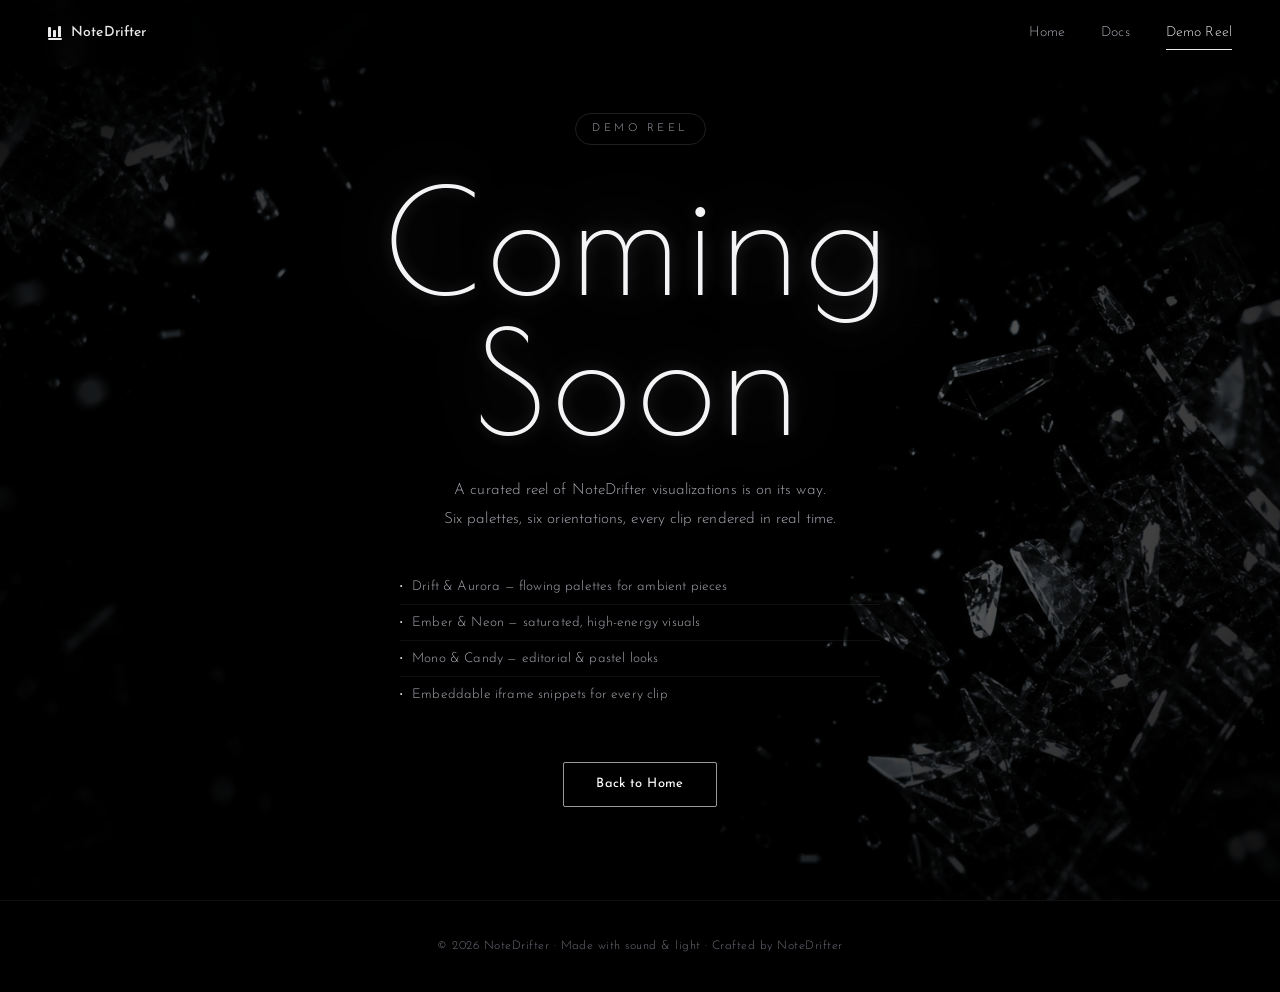
==== commit 5ac62e75: "build website Co-authored-by: Cursor <cursoragent@cursor.com>" ====
--- a/demo-reel.html
+++ b/demo-reel.html
@@ -7,7 +7,7 @@
     <title>Demo Reel — Coming Soon — NoteDrifter</title>
     <link rel="preconnect" href="https://fonts.googleapis.com" />
     <link rel="preconnect" href="https://fonts.gstatic.com" crossorigin />
-    <link href="https://fonts.googleapis.com/css2?family=Cormorant+Garamond:ital,wght@0,300;0,400;0,500;0,600;1,300;1,400;1,500&family=Inter:wght@300;400;500;600;700&display=swap" rel="stylesheet" />
+    <link href="https://fonts.googleapis.com/css2?family=Josefin+Sans:wght@100;200;300;400;500;600&family=Poiret+One&display=swap" rel="stylesheet" />
     <link rel="stylesheet" href="styles.css" />
     <link rel="icon" type="image/svg+xml" href="data:image/svg+xml,%3Csvg xmlns='http://www.w3.org/2000/svg' viewBox='0 0 24 24'%3E%3Crect x='4' y='3' width='2' height='14' fill='%23fff'/%3E%3Crect x='9' y='3' width='2' height='14' fill='%23fff'/%3E%3Crect x='14' y='3' width='2' height='14' fill='%23fff'/%3E%3Crect x='3' y='18' width='14' height='2' fill='%23fff'/%3E%3C/svg%3E" />
 </head>
--- a/styles.css
+++ b/styles.css
@@ -15,8 +15,8 @@
     --container-max: 1180px;
     --gutter: clamp(20px, 4vw, 56px);
 
-    --font-display: "Cormorant Garamond", "Times New Roman", Georgia, serif;
-    --font-body: "Inter", system-ui, -apple-system, sans-serif;
+    --font-display: "Poiret One", "Josefin Sans", system-ui, sans-serif;
+    --font-body: "Josefin Sans", system-ui, -apple-system, sans-serif;
 
     --transition: 280ms cubic-bezier(0.22, 0.61, 0.36, 1);
 }
@@ -28,6 +28,10 @@
 *::selection {
     background: rgba(255, 255, 255, 0.18);
     color: #fff;
+}
+
+html {
+    overflow-x: clip;
 }
 
 html,
@@ -37,11 +41,12 @@
     background: var(--bg);
     color: var(--fg);
     font-family: var(--font-body);
+    font-weight: 300;
     font-size: 16px;
     line-height: 1.6;
+    letter-spacing: 0.01em;
     -webkit-font-smoothing: antialiased;
     -moz-osx-font-smoothing: grayscale;
-    overflow-x: hidden;
 }
 
 img {
@@ -307,25 +312,24 @@
 
 .hero-title {
     font-family: var(--font-display);
-    font-style: italic;
     font-weight: 400;
-    font-size: clamp(48px, 9vw, 110px);
+    font-size: clamp(54px, 10vw, 120px);
     margin: 0;
-    letter-spacing: 0.01em;
+    letter-spacing: 0.04em;
     line-height: 1;
     color: #f4f4f7;
-    text-shadow: 0 0 60px rgba(255, 255, 255, 0.25),
+    text-shadow: 0 0 60px rgba(255, 255, 255, 0.28),
         0 0 18px rgba(255, 255, 255, 0.18);
 }
 
 .hero-tagline {
-    font-family: var(--font-display);
-    font-style: italic;
-    font-weight: 300;
-    font-size: clamp(15px, 1.6vw, 20px);
-    color: #c8c8d0;
+    font-family: var(--font-body);
+    font-weight: 200;
+    font-size: clamp(14px, 1.45vw, 17px);
+    color: #cfcfd6;
     margin: 16px 0 30px;
-    letter-spacing: 0.02em;
+    letter-spacing: 0.18em;
+    text-transform: uppercase;
 }
 
 /* =========================================================================
@@ -386,30 +390,69 @@
 .feature-grid {
     display: grid;
     grid-template-columns: 1fr 1fr;
-    gap: 14px;
+    gap: 18px;
     margin: 0 auto 70px;
-    max-width: 520px;
+    max-width: 760px;
 }
 
 .feature-tile {
     margin: 0;
-    aspect-ratio: 16 / 10;
+    aspect-ratio: 339 / 148;
     overflow: hidden;
-    border-radius: 4px;
+    border-radius: 6px;
     border: 1px solid var(--border-soft);
     background: var(--bg-soft);
-    transition: transform var(--transition), border-color var(--transition);
+    transition: transform var(--transition), border-color var(--transition),
+        box-shadow var(--transition);
 }
 
 .feature-tile:hover {
-    transform: translateY(-2px);
+    transform: translateY(-3px);
     border-color: var(--border);
+    box-shadow: 0 14px 40px rgba(0, 0, 0, 0.5);
 }
 
 .feature-tile img {
     width: 100%;
     height: 100%;
-    object-fit: cover;
+    object-fit: contain;
+    object-position: center;
+    display: block;
+}
+
+/* =========================================================================
+   Cursor-following light on cover-image tiles. JS sets --cursor-x and
+   --cursor-y on each [data-cover-light] element on pointermove.
+   ========================================================================= */
+[data-cover-light] {
+    position: relative;
+    isolation: isolate;
+}
+
+[data-cover-light]::after {
+    content: "";
+    position: absolute;
+    inset: 0;
+    pointer-events: none;
+    z-index: 2;
+    background: radial-gradient(
+        circle 280px at var(--cursor-x, 50%) var(--cursor-y, 50%),
+        rgba(255, 255, 255, 0.16) 0%,
+        rgba(255, 255, 255, 0.05) 35%,
+        rgba(255, 255, 255, 0) 70%
+    );
+    opacity: 0;
+    transition: opacity 320ms ease;
+}
+
+[data-cover-light]:hover::after {
+    opacity: 1;
+}
+
+/* Re-enable click-through to the underlying image */
+[data-cover-light] > * {
+    position: relative;
+    z-index: 1;
 }
 
 /* =========================================================================
@@ -472,28 +515,36 @@
 
 .section-title {
     font-family: var(--font-display);
-    font-weight: 500;
+    font-weight: 400;
     font-size: clamp(36px, 6vw, 72px);
     text-align: center;
     margin: 0 0 60px;
-    letter-spacing: 0.04em;
+    letter-spacing: 0.18em;
     color: #f0f0f4;
     text-transform: uppercase;
+    text-shadow: 0 0 40px rgba(255, 255, 255, 0.18);
 }
 
 .editor-row {
     margin: 0 auto 60px;
-    max-width: 880px;
-    border-radius: 6px;
+    max-width: 1080px;
+    border-radius: 8px;
     overflow: hidden;
     border: 1px solid var(--border-soft);
     background: var(--bg-soft);
-    transition: transform var(--transition), border-color var(--transition);
+    transition: transform var(--transition), border-color var(--transition),
+        box-shadow var(--transition);
+}
+
+.editor-row img {
+    width: 100%;
+    display: block;
 }
 
 .editor-row:hover {
     transform: translateY(-2px);
     border-color: var(--border);
+    box-shadow: 0 18px 60px rgba(0, 0, 0, 0.55);
 }
 
 .editor-row img {
@@ -521,16 +572,18 @@
 
 .editor-ui-tile {
     margin: 0;
-    border-radius: 6px;
+    border-radius: 8px;
     overflow: hidden;
     border: 1px solid var(--border-soft);
     background: var(--bg-soft);
-    transition: transform var(--transition), border-color var(--transition);
+    transition: transform var(--transition), border-color var(--transition),
+        box-shadow var(--transition);
 }
 
 .editor-ui-tile:hover {
-    transform: translateY(-2px);
+    transform: translateY(-3px);
     border-color: var(--border);
+    box-shadow: 0 14px 40px rgba(0, 0, 0, 0.5);
 }
 
 .editor-ui-tile img {
@@ -738,6 +791,7 @@
 .coming-soon-eyebrow {
     display: inline-block;
     font-family: var(--font-body);
+    font-weight: 300;
     font-size: 11px;
     letter-spacing: 0.32em;
     text-transform: uppercase;
@@ -750,11 +804,10 @@
 
 .coming-soon-title {
     font-family: var(--font-display);
-    font-style: italic;
     font-weight: 400;
     font-size: clamp(56px, 11vw, 140px);
     line-height: 1;
-    letter-spacing: 0.005em;
+    letter-spacing: 0.06em;
     margin: 0 0 24px;
     color: #f4f4f7;
     text-shadow: 0 0 80px rgba(255, 255, 255, 0.22),
@@ -805,6 +858,349 @@
 }
 
 /* =========================================================================
+   Docs page — sticky sidebar + long-form body
+   ========================================================================= */
+.docs-hero {
+    position: relative;
+    padding: 130px var(--gutter) 60px;
+    text-align: center;
+    overflow: hidden;
+    isolation: isolate;
+}
+
+.docs-hero-bg {
+    position: absolute;
+    inset: 0;
+    z-index: -1;
+    background-image: url("assets/images/hero-shards.png");
+    background-size: cover;
+    background-position: center 30%;
+    background-repeat: no-repeat;
+    opacity: 0.45;
+}
+
+.docs-hero-bg::after {
+    content: "";
+    position: absolute;
+    inset: 0;
+    background: linear-gradient(
+        180deg,
+        rgba(0, 0, 0, 0.5) 0%,
+        rgba(0, 0, 0, 0.7) 70%,
+        rgba(0, 0, 0, 1) 100%
+    );
+}
+
+.docs-hero-content {
+    max-width: 720px;
+    margin: 0 auto;
+    position: relative;
+}
+
+.docs-title {
+    font-family: var(--font-display);
+    font-weight: 400;
+    font-size: clamp(48px, 8.5vw, 100px);
+    line-height: 1;
+    letter-spacing: 0.06em;
+    margin: 6px 0 22px;
+    color: #f4f4f7;
+    text-shadow: 0 0 60px rgba(255, 255, 255, 0.2),
+        0 0 16px rgba(255, 255, 255, 0.16);
+}
+
+.docs-lead {
+    font-family: var(--font-body);
+    font-weight: 200;
+    font-size: clamp(14px, 1.2vw, 16px);
+    line-height: 1.85;
+    color: var(--fg-dim);
+    max-width: 580px;
+    margin: 0 auto;
+    letter-spacing: 0.02em;
+}
+
+.docs-shell {
+    display: grid;
+    grid-template-columns: 220px 1fr;
+    gap: clamp(28px, 4vw, 64px);
+    max-width: var(--container-max);
+    margin: 0 auto;
+    padding: 60px var(--gutter) 90px;
+}
+
+.docs-sidebar {
+    position: sticky;
+    top: 96px;
+    align-self: start;
+    max-height: calc(100vh - 120px);
+    overflow-y: auto;
+    padding-right: 12px;
+    scrollbar-width: thin;
+    scrollbar-color: rgba(255, 255, 255, 0.18) transparent;
+}
+
+.docs-sidebar nav {
+    display: flex;
+    flex-direction: column;
+}
+
+.docs-sidebar nav::-webkit-scrollbar {
+    width: 4px;
+}
+
+.docs-sidebar nav::-webkit-scrollbar-thumb {
+    background: rgba(255, 255, 255, 0.12);
+    border-radius: 2px;
+}
+
+.docs-side-heading {
+    font-family: var(--font-body);
+    font-weight: 400;
+    font-size: 11px;
+    text-transform: uppercase;
+    letter-spacing: 0.22em;
+    color: var(--fg-soft);
+    margin: 22px 0 8px;
+}
+
+.docs-side-heading:first-child {
+    margin-top: 0;
+}
+
+.docs-side-link {
+    display: block;
+    padding: 7px 12px;
+    margin-left: -12px;
+    color: var(--fg-dim);
+    font-size: 13.5px;
+    font-weight: 300;
+    border-radius: 4px;
+    transition: color var(--transition), background var(--transition);
+}
+
+.docs-side-link:hover,
+.docs-side-link.is-current {
+    color: var(--fg);
+    background: rgba(255, 255, 255, 0.04);
+}
+
+.docs-body {
+    max-width: 760px;
+    color: var(--fg-dim);
+}
+
+.docs-body section {
+    margin-bottom: 64px;
+    scroll-margin-top: 96px;
+}
+
+.docs-body h2 {
+    font-family: var(--font-display);
+    font-weight: 400;
+    font-size: clamp(24px, 2.6vw, 34px);
+    color: var(--fg);
+    margin: 0 0 18px;
+    letter-spacing: 0.06em;
+}
+
+.docs-body p {
+    line-height: 1.85;
+    font-size: 15px;
+    font-weight: 300;
+    margin: 0 0 14px;
+    letter-spacing: 0.01em;
+}
+
+.docs-body em {
+    font-style: normal;
+    color: var(--fg);
+    font-weight: 400;
+}
+
+.docs-body code {
+    font-family: "JetBrains Mono", ui-monospace, "SFMono-Regular", monospace;
+    font-size: 0.88em;
+    padding: 1px 6px;
+    background: rgba(255, 255, 255, 0.06);
+    border: 1px solid var(--border-soft);
+    border-radius: 4px;
+    color: #fff;
+}
+
+.code-block {
+    font-family: "JetBrains Mono", ui-monospace, "SFMono-Regular", monospace;
+    font-size: 13px;
+    line-height: 1.7;
+    padding: 18px 22px;
+    background: rgba(255, 255, 255, 0.03);
+    border: 1px solid var(--border-soft);
+    border-left: 3px solid rgba(255, 255, 255, 0.45);
+    border-radius: 6px;
+    overflow-x: auto;
+    color: #e6e6ea;
+    margin: 0 0 18px;
+    white-space: pre;
+}
+
+.code-block code {
+    background: transparent;
+    border: 0;
+    padding: 0;
+    color: inherit;
+}
+
+.callout {
+    padding: 16px 20px;
+    background: rgba(255, 255, 255, 0.025);
+    border: 1px solid var(--border-soft);
+    border-left: 3px solid rgba(200, 130, 255, 0.55);
+    border-radius: 6px;
+    color: var(--fg-dim);
+    font-size: 14px;
+    line-height: 1.7;
+    margin: 0 0 18px;
+    font-weight: 300;
+}
+
+.callout--info {
+    border-left-color: rgba(120, 200, 255, 0.55);
+}
+
+.numbered-list,
+.bulleted-list {
+    padding-left: 22px;
+    margin: 0 0 18px;
+    line-height: 1.85;
+    font-size: 15px;
+    font-weight: 300;
+}
+
+.numbered-list { list-style: decimal; }
+.bulleted-list { list-style: disc; }
+
+.numbered-list li,
+.bulleted-list li {
+    margin-bottom: 8px;
+}
+
+.numbered-list li::marker,
+.bulleted-list li::marker {
+    color: rgba(255, 255, 255, 0.45);
+}
+
+.kbd {
+    display: inline-block;
+    font-family: "JetBrains Mono", ui-monospace, monospace;
+    font-size: 11px;
+    padding: 2px 7px;
+    background: rgba(255, 255, 255, 0.06);
+    border: 1px solid var(--border);
+    border-bottom-width: 2px;
+    border-radius: 4px;
+    color: #fff;
+    line-height: 1.5;
+}
+
+.swatches {
+    display: flex;
+    gap: 10px;
+    margin: 0 0 18px;
+    flex-wrap: wrap;
+}
+
+.swatch {
+    width: 38px;
+    height: 38px;
+    border-radius: 8px;
+    background: var(--c, #fff);
+    box-shadow: 0 0 16px var(--c, rgba(255, 255, 255, 0.15)),
+        inset 0 0 0 1px rgba(255, 255, 255, 0.18);
+    transition: transform var(--transition);
+}
+
+.swatch:hover {
+    transform: translateY(-2px) scale(1.05);
+}
+
+.orientation-grid {
+    display: grid;
+    grid-template-columns: repeat(auto-fit, minmax(160px, 1fr));
+    gap: 14px;
+    margin: 0 0 18px;
+}
+
+.orient-card {
+    padding: 18px 20px;
+    background: rgba(255, 255, 255, 0.025);
+    border: 1px solid var(--border-soft);
+    border-radius: 8px;
+    transition: border-color var(--transition), background var(--transition),
+        transform var(--transition);
+}
+
+.orient-card:hover {
+    border-color: var(--border);
+    background: rgba(255, 255, 255, 0.04);
+    transform: translateY(-2px);
+}
+
+.orient-icon {
+    display: inline-flex;
+    align-items: center;
+    justify-content: center;
+    width: 34px;
+    height: 34px;
+    border-radius: 50%;
+    background: rgba(255, 255, 255, 0.05);
+    color: #fff;
+    font-size: 18px;
+    margin-bottom: 10px;
+}
+
+.orient-card strong {
+    display: block;
+    color: #fff;
+    font-size: 14px;
+    margin-bottom: 4px;
+    font-weight: 400;
+}
+
+.orient-card p {
+    font-size: 13px;
+    margin: 0;
+    color: var(--fg-dim);
+    line-height: 1.6;
+}
+
+.shortcut-table {
+    width: 100%;
+    border-collapse: collapse;
+    margin: 0 0 18px;
+    font-size: 14px;
+    font-weight: 300;
+}
+
+.shortcut-table th,
+.shortcut-table td {
+    text-align: left;
+    padding: 12px 14px;
+    border-bottom: 1px solid var(--border-soft);
+}
+
+.shortcut-table th {
+    color: var(--fg);
+    font-weight: 400;
+    font-size: 11px;
+    text-transform: uppercase;
+    letter-spacing: 0.18em;
+}
+
+.shortcut-table td:first-child {
+    color: var(--fg);
+}
+
+/* =========================================================================
    Footer
    ========================================================================= */
 .site-footer {
@@ -840,6 +1236,26 @@
 /* =========================================================================
    Responsive
    ========================================================================= */
+@media (max-width: 920px) {
+    .docs-shell {
+        grid-template-columns: 1fr;
+    }
+
+    .docs-sidebar {
+        position: static;
+        max-height: none;
+        margin-bottom: 18px;
+        padding: 16px 18px;
+        background: rgba(255, 255, 255, 0.025);
+        border: 1px solid var(--border-soft);
+        border-radius: 8px;
+    }
+
+    .docs-side-heading {
+        margin-top: 14px;
+    }
+}
+
 @media (max-width: 760px) {
     .site-header {
         padding: 14px 18px;
@@ -872,6 +1288,10 @@
 
     .coming-soon-list {
         font-size: 13px;
+    }
+
+    .docs-title {
+        font-size: clamp(40px, 12vw, 72px);
     }
 }
 
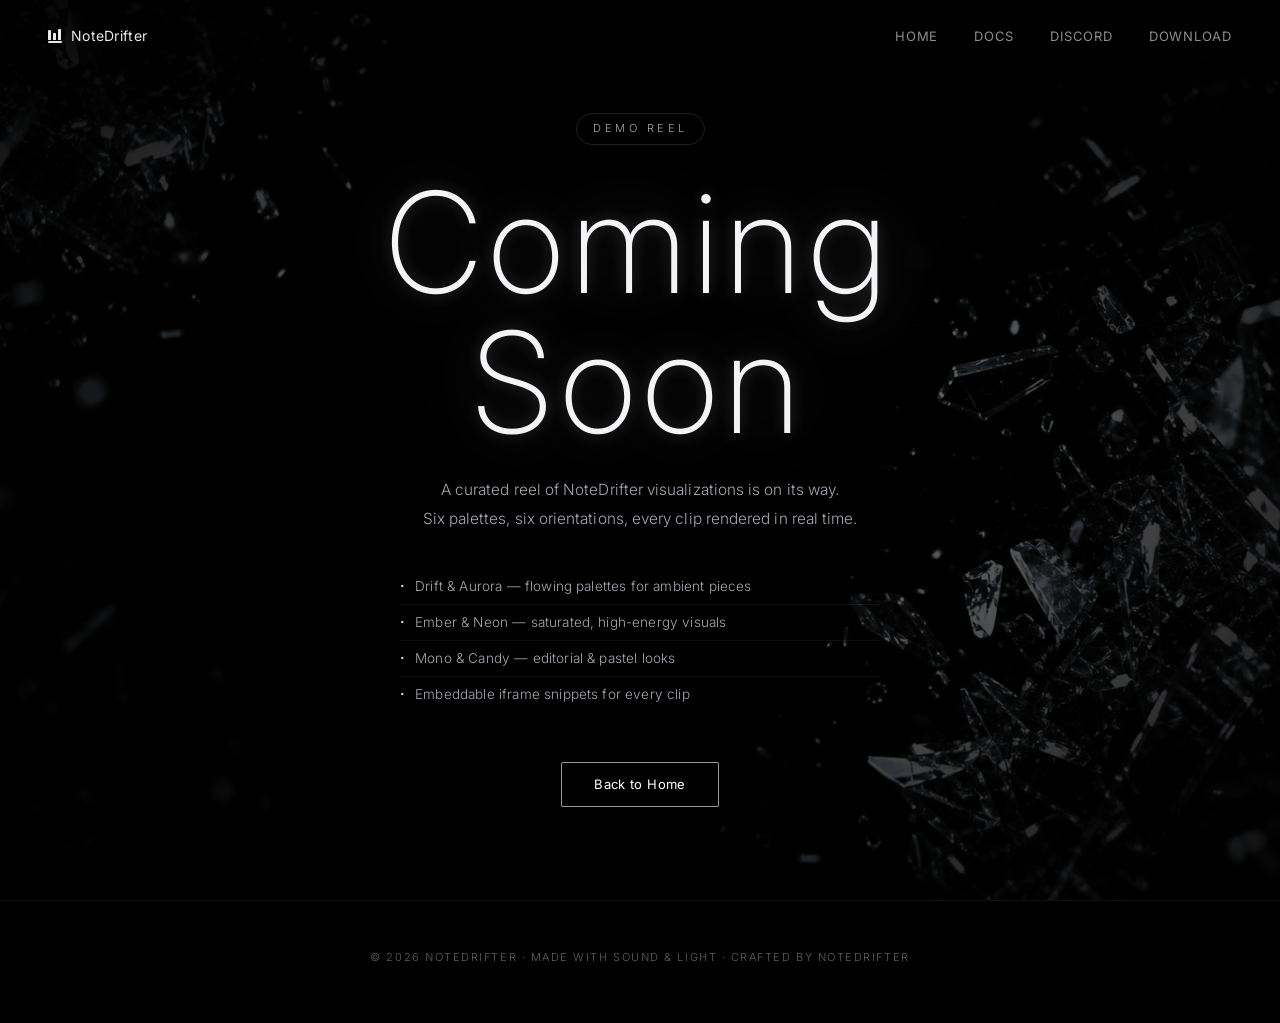
==== commit f9e241d5: "-" ====
--- a/demo-reel.html
+++ b/demo-reel.html
@@ -7,7 +7,7 @@
     <title>Demo Reel — Coming Soon — NoteDrifter</title>
     <link rel="preconnect" href="https://fonts.googleapis.com" />
     <link rel="preconnect" href="https://fonts.gstatic.com" crossorigin />
-    <link href="https://fonts.googleapis.com/css2?family=Josefin+Sans:wght@100;200;300;400;500;600&family=Poiret+One&display=swap" rel="stylesheet" />
+    <link href="https://fonts.googleapis.com/css2?family=Inter:wght@200;300;400;500&display=swap" rel="stylesheet" />
     <link rel="stylesheet" href="styles.css" />
     <link rel="icon" type="image/svg+xml" href="data:image/svg+xml,%3Csvg xmlns='http://www.w3.org/2000/svg' viewBox='0 0 24 24'%3E%3Crect x='4' y='3' width='2' height='14' fill='%23fff'/%3E%3Crect x='9' y='3' width='2' height='14' fill='%23fff'/%3E%3Crect x='14' y='3' width='2' height='14' fill='%23fff'/%3E%3Crect x='3' y='18' width='14' height='2' fill='%23fff'/%3E%3C/svg%3E" />
 </head>
@@ -22,7 +22,8 @@
         <nav class="nav" aria-label="Primary">
             <a href="index.html" class="nav-link">Home</a>
             <a href="docs.html" class="nav-link">Docs</a>
-            <a href="demo-reel.html" class="nav-link nav-link--active">Demo Reel</a>
+            <a href="https://discord.com" class="nav-link" target="_blank" rel="noopener noreferrer">Discord</a>
+            <a href="index.html#download" class="nav-link">Download</a>
         </nav>
     </header>
 
--- a/styles.css
+++ b/styles.css
@@ -15,8 +15,9 @@
     --container-max: 1180px;
     --gutter: clamp(20px, 4vw, 56px);
 
-    --font-display: "Poiret One", "Josefin Sans", system-ui, sans-serif;
-    --font-body: "Josefin Sans", system-ui, -apple-system, sans-serif;
+    --font-display: "Inter", system-ui, -apple-system, sans-serif;
+    --font-body: "Inter", system-ui, -apple-system, sans-serif;
+    --font-script: "Great Vibes", "Segoe Script", cursive;
 
     --transition: 280ms cubic-bezier(0.22, 0.61, 0.36, 1);
 }
@@ -81,30 +82,7 @@
 }
 
 /* =========================================================================
-   Scroll progress indicator (top of viewport)
-   ========================================================================= */
-.scroll-progress {
-    position: fixed;
-    top: 0;
-    left: 0;
-    height: 2px;
-    width: 100%;
-    background: linear-gradient(
-        90deg,
-        rgba(255, 100, 200, 0.9) 0%,
-        rgba(150, 100, 255, 0.9) 50%,
-        rgba(80, 200, 255, 0.9) 100%
-    );
-    transform: scaleX(0);
-    transform-origin: left center;
-    z-index: 100;
-    pointer-events: none;
-    box-shadow: 0 0 14px rgba(180, 120, 255, 0.6);
-    transition: transform 60ms linear;
-}
-
-/* =========================================================================
-   Header / Nav
+   Header / Nav — transparent over hero until scroll
    ========================================================================= */
 .site-header {
     position: fixed;
@@ -115,16 +93,19 @@
     display: flex;
     align-items: center;
     justify-content: space-between;
-    padding: 18px clamp(20px, 4vw, 48px);
-    backdrop-filter: blur(10px);
-    -webkit-backdrop-filter: blur(10px);
-    background: rgba(0, 0, 0, 0.4);
+    padding: 22px clamp(20px, 4vw, 48px);
+    backdrop-filter: none;
+    -webkit-backdrop-filter: none;
+    background: transparent;
     border-bottom: 1px solid transparent;
-    transition: border-color var(--transition), background var(--transition);
+    transition: border-color var(--transition), background var(--transition),
+        backdrop-filter var(--transition), -webkit-backdrop-filter var(--transition);
 }
 
 .site-header.is-scrolled {
-    background: rgba(0, 0, 0, 0.78);
+    backdrop-filter: blur(12px);
+    -webkit-backdrop-filter: blur(12px);
+    background: rgba(0, 0, 0, 0.72);
     border-bottom-color: var(--border-soft);
 }
 
@@ -133,8 +114,8 @@
     align-items: center;
     gap: 10px;
     font-family: var(--font-body);
-    font-weight: 500;
-    letter-spacing: 0.01em;
+    font-weight: 400;
+    letter-spacing: 0.02em;
     color: var(--fg);
     font-size: 14px;
     transition: opacity var(--transition);
@@ -183,35 +164,18 @@
 
 .nav-link {
     position: relative;
-    font-size: 14px;
-    color: var(--fg-dim);
-    letter-spacing: 0.01em;
+    font-size: 13px;
+    font-weight: 400;
+    color: rgba(255, 255, 255, 0.55);
+    letter-spacing: 0.06em;
+    text-transform: uppercase;
     transition: color var(--transition);
     padding: 4px 0;
 }
 
-.nav-link::after {
-    content: "";
-    position: absolute;
-    left: 0;
-    bottom: -2px;
-    width: 100%;
-    height: 1px;
-    background: var(--fg);
-    transform-origin: right;
-    transform: scaleX(0);
-    transition: transform var(--transition);
-}
-
 .nav-link:hover,
 .nav-link--active {
-    color: var(--fg);
-}
-
-.nav-link:hover::after,
-.nav-link--active::after {
-    transform-origin: left;
-    transform: scaleX(1);
+    color: #fff;
 }
 
 /* =========================================================================
@@ -285,51 +249,57 @@
 }
 
 .hero-mark {
-    display: inline-flex;
+    display: inline-grid;
+    grid-template-columns: repeat(3, 4px);
+    gap: 5px;
     align-items: end;
-    justify-content: center;
-    gap: 6px;
-    margin: 0 0 22px;
-    height: 38px;
-}
-
+    margin: 0 0 26px;
+    height: 44px;
+}
+
+/* Equalizer mark — solid bars, aligned with the nav logo. */
 .hero-mark span {
     display: block;
-    width: 8px;
+    width: 4px;
+    border-radius: 1px;
     background: linear-gradient(
         180deg,
-        rgba(255, 255, 255, 0.92) 0%,
-        rgba(255, 255, 255, 0.55) 100%
+        rgba(255, 255, 255, 0.98) 0%,
+        rgba(230, 230, 240, 0.85) 100%
     );
-    border-radius: 1px;
-    box-shadow: inset 0 0 0 1px rgba(255, 255, 255, 0.18),
-        0 0 18px rgba(255, 255, 255, 0.15);
-}
-
-.hero-mark span:nth-child(1) { height: 28px; }
-.hero-mark span:nth-child(2) { height: 38px; }
-.hero-mark span:nth-child(3) { height: 32px; }
+    box-shadow: 0 0 18px rgba(255, 255, 255, 0.35);
+}
+
+.hero-mark span:nth-child(1) {
+    height: 26px;
+}
+.hero-mark span:nth-child(2) {
+    height: 44px;
+}
+.hero-mark span:nth-child(3) {
+    height: 34px;
+}
 
 .hero-title {
     font-family: var(--font-display);
-    font-weight: 400;
-    font-size: clamp(54px, 10vw, 120px);
+    font-weight: 200;
+    font-size: clamp(52px, 9.5vw, 112px);
     margin: 0;
-    letter-spacing: 0.04em;
-    line-height: 1;
-    color: #f4f4f7;
-    text-shadow: 0 0 60px rgba(255, 255, 255, 0.28),
-        0 0 18px rgba(255, 255, 255, 0.18);
+    letter-spacing: 0.06em;
+    line-height: 1.05;
+    color: #ffffff;
+    text-shadow: 0 0 80px rgba(255, 255, 255, 0.22),
+        0 0 24px rgba(255, 255, 255, 0.12);
 }
 
 .hero-tagline {
     font-family: var(--font-body);
-    font-weight: 200;
-    font-size: clamp(14px, 1.45vw, 17px);
-    color: #cfcfd6;
-    margin: 16px 0 30px;
-    letter-spacing: 0.18em;
-    text-transform: uppercase;
+    font-style: normal;
+    font-weight: 300;
+    font-size: clamp(14px, 1.35vw, 17px);
+    color: rgba(255, 255, 255, 0.82);
+    margin: 14px 0 34px;
+    letter-spacing: 0.06em;
 }
 
 /* =========================================================================
@@ -371,17 +341,18 @@
 .intro {
     max-width: 760px;
     margin: 0 auto;
-    padding: clamp(70px, 10vh, 120px) var(--gutter) clamp(60px, 8vh, 100px);
+    padding: clamp(100px, 14vh, 150px) var(--gutter) clamp(80px, 12vh, 130px);
 }
 
 .intro-text {
     font-size: clamp(14px, 1.2vw, 15.5px);
     line-height: 1.85;
-    color: var(--fg-dim);
-    text-align: left;
-    max-width: 460px;
-    margin: 0 auto 60px;
-    letter-spacing: 0.005em;
+    color: rgba(255, 255, 255, 0.78);
+    text-align: center;
+    max-width: 560px;
+    margin: 0 auto 56px;
+    letter-spacing: 0.02em;
+    font-weight: 300;
 }
 
 /* =========================================================================
@@ -400,16 +371,21 @@
     aspect-ratio: 339 / 148;
     overflow: hidden;
     border-radius: 6px;
-    border: 1px solid var(--border-soft);
+    border: 1px solid rgba(255, 255, 255, 0.08);
     background: var(--bg-soft);
+    box-shadow: 0 10px 40px rgba(0, 0, 0, 0.55),
+        0 0 50px rgba(100, 160, 255, 0.06),
+        0 0 70px rgba(255, 80, 200, 0.04);
     transition: transform var(--transition), border-color var(--transition),
         box-shadow var(--transition);
 }
 
 .feature-tile:hover {
     transform: translateY(-3px);
-    border-color: var(--border);
-    box-shadow: 0 14px 40px rgba(0, 0, 0, 0.5);
+    border-color: rgba(255, 255, 255, 0.14);
+    box-shadow: 0 18px 50px rgba(0, 0, 0, 0.55),
+        0 0 60px rgba(120, 180, 255, 0.1),
+        0 0 80px rgba(255, 100, 220, 0.06);
 }
 
 .feature-tile img {
@@ -464,10 +440,11 @@
 }
 
 .features-lead {
-    color: var(--fg);
-    font-size: 14.5px;
-    margin-bottom: 18px;
+    color: #fff;
+    font-size: clamp(15px, 1.3vw, 17px);
+    margin-bottom: 22px;
     font-weight: 400;
+    letter-spacing: 0.02em;
 }
 
 .feature-list {
@@ -515,14 +492,30 @@
 
 .section-title {
     font-family: var(--font-display);
-    font-weight: 400;
-    font-size: clamp(36px, 6vw, 72px);
+    font-weight: 200;
+    font-size: clamp(32px, 5.5vw, 68px);
     text-align: center;
-    margin: 0 0 60px;
-    letter-spacing: 0.18em;
-    color: #f0f0f4;
+    margin: 0 0 56px;
+    letter-spacing: 0.28em;
+    color: #fff;
     text-transform: uppercase;
-    text-shadow: 0 0 40px rgba(255, 255, 255, 0.18);
+    text-shadow: 0 0 48px rgba(255, 255, 255, 0.15);
+}
+
+/* Thin divider above the EDITOR EXAMPLES heading — matches the design. */
+.section-divider {
+    width: min(560px, 80%);
+    height: 1px;
+    margin: 0 auto 56px;
+    border: 0;
+    background: linear-gradient(
+        90deg,
+        rgba(255, 255, 255, 0) 0%,
+        rgba(255, 255, 255, 0.32) 18%,
+        rgba(255, 255, 255, 0.42) 50%,
+        rgba(255, 255, 255, 0.32) 82%,
+        rgba(255, 255, 255, 0) 100%
+    );
 }
 
 .editor-row {
@@ -530,8 +523,10 @@
     max-width: 1080px;
     border-radius: 8px;
     overflow: hidden;
-    border: 1px solid var(--border-soft);
+    border: 1px solid rgba(255, 255, 255, 0.08);
     background: var(--bg-soft);
+    box-shadow: 0 14px 56px rgba(0, 0, 0, 0.6),
+        0 0 80px rgba(130, 100, 255, 0.07);
     transition: transform var(--transition), border-color var(--transition),
         box-shadow var(--transition);
 }
@@ -554,20 +549,21 @@
 
 .editor-caption {
     text-align: center;
-    color: var(--fg-dim);
-    font-size: 13.5px;
+    color: rgba(255, 255, 255, 0.76);
+    font-size: clamp(13px, 1.15vw, 15px);
     line-height: 1.75;
-    max-width: 580px;
-    margin: 0 auto 36px;
-    letter-spacing: 0.01em;
+    max-width: 620px;
+    margin: 0 auto 40px;
+    letter-spacing: 0.03em;
+    font-weight: 300;
 }
 
 .editor-ui-grid {
     display: grid;
     grid-template-columns: 1fr 1fr;
     gap: 18px;
-    max-width: 920px;
-    margin: 0 auto 70px;
+    max-width: 1080px;
+    margin: 0 auto 60px;
 }
 
 .editor-ui-tile {
@@ -592,112 +588,66 @@
 }
 
 /* =========================================================================
-   Editor Demo (live interactive piano with rising note bars)
+   Editor Demo — full-width screenshot + script watermark + chrome
    ========================================================================= */
 .editor-demo {
     position: relative;
     margin: 0 auto;
-    max-width: 980px;
-    aspect-ratio: 16 / 10;
-    border-radius: 8px;
+    max-width: 1080px;
+    border-radius: 6px;
     overflow: hidden;
-    border: 1px solid var(--border-soft);
-    background: radial-gradient(
-            ellipse at 50% 100%,
-            rgba(60, 20, 80, 0.18) 0%,
-            rgba(0, 0, 0, 0) 60%
-        ),
-        #000;
-    box-shadow: 0 30px 70px -20px rgba(120, 30, 200, 0.18),
-        inset 0 0 0 1px rgba(255, 255, 255, 0.02);
+    border: 1px solid rgba(255, 255, 255, 0.08);
+    background: #000;
+    box-shadow: 0 28px 80px -24px rgba(180, 60, 255, 0.22),
+        0 0 0 1px rgba(255, 255, 255, 0.03);
 }
 
 .editor-demo img {
     width: 100%;
+    height: auto;
     display: block;
 }
 
-.piano-canvas {
+.editor-demo-script {
     position: absolute;
-    inset: 0;
-    width: 100%;
-    height: 100%;
-    display: block;
-}
-
-.piano-keys {
-    position: absolute;
-    left: 0;
-    right: 0;
-    bottom: 0;
-    height: 22%;
-    display: flex;
-    align-items: stretch;
-    padding: 0;
-    background: linear-gradient(
-        180deg,
-        rgba(0, 0, 0, 0) 0%,
-        rgba(0, 0, 0, 0.6) 12%,
-        #0a0a10 100%
-    );
-}
-
-.piano-keys-inner {
-    position: relative;
-    flex: 1;
-    display: flex;
-    align-items: stretch;
-}
-
-.piano-key {
-    flex: 1;
-    position: relative;
-    background: linear-gradient(180deg, #f3f3f6 0%, #cfcfd8 100%);
-    border-right: 1px solid rgba(0, 0, 0, 0.18);
-    border-radius: 0 0 3px 3px;
-    transform-origin: top center;
-    transition: filter 120ms ease, transform 120ms ease;
-    box-shadow: inset 0 -8px 14px rgba(0, 0, 0, 0.12);
-}
-
-.piano-key:last-child {
-    border-right: 0;
-}
-
-.piano-key.is-active {
-    filter: brightness(1.18) saturate(1.3);
-    transform: scaleY(0.97);
-}
-
-.piano-key--black {
-    position: absolute;
-    top: 0;
-    width: 1.4%;
-    height: 62%;
-    background: linear-gradient(180deg, #1a1a22 0%, #050507 100%);
-    border-radius: 0 0 2px 2px;
-    border-right: 1px solid rgba(0, 0, 0, 0.6);
-    box-shadow: inset 0 -3px 6px rgba(0, 0, 0, 0.6),
-        0 2px 6px rgba(0, 0, 0, 0.5);
-    transition: filter 120ms ease, transform 120ms ease;
-}
-
-.piano-key--black.is-active {
-    filter: brightness(2.2);
-    transform: scaleY(0.96);
-}
-
-.editor-demo-watermark {
-    position: absolute;
-    bottom: 18%;
+    bottom: 19%;
     left: 50%;
     transform: translateX(-50%);
-    font-family: var(--font-display);
-    color: rgba(255, 255, 255, 0.85);
-    font-size: clamp(12px, 1.6vw, 18px);
-    letter-spacing: 0.04em;
+    font-family: var(--font-script);
+    font-size: clamp(34px, 5vw, 56px);
+    font-weight: 400;
+    color: rgba(255, 255, 255, 0.92);
+    letter-spacing: 0.02em;
     pointer-events: none;
-    text-shadow: 0 0 12px rgba(0, 0, 0, 0.8);
+    text-shadow: 0 2px 24px rgba(0, 0, 0, 0.85),
+        0 0 40px rgba(130, 90, 255, 0.25);
+    line-height: 1;
+}
+
+.editor-demo-fs {
+    position: absolute;
+    top: 14px;
+    right: 14px;
+    width: 40px;
+    height: 40px;
+    display: inline-flex;
+    align-items: center;
+    justify-content: center;
+    padding: 0;
+    border: 1px solid rgba(255, 255, 255, 0.14);
+    border-radius: 6px;
+    background: rgba(0, 0, 0, 0.45);
+    color: rgba(255, 255, 255, 0.88);
+    cursor: pointer;
+    transition: background var(--transition), border-color var(--transition),
+        color var(--transition), transform var(--transition);
+}
+
+.editor-demo-fs:hover {
+    background: rgba(255, 255, 255, 0.08);
+    border-color: rgba(255, 255, 255, 0.28);
+    color: #fff;
+    transform: scale(1.04);
 }
 
 .editor-demo-controls {
@@ -804,7 +754,7 @@
 
 .coming-soon-title {
     font-family: var(--font-display);
-    font-weight: 400;
+    font-weight: 200;
     font-size: clamp(56px, 11vw, 140px);
     line-height: 1;
     letter-spacing: 0.06em;
@@ -899,7 +849,7 @@
 
 .docs-title {
     font-family: var(--font-display);
-    font-weight: 400;
+    font-weight: 200;
     font-size: clamp(48px, 8.5vw, 100px);
     line-height: 1;
     letter-spacing: 0.06em;
@@ -997,7 +947,7 @@
 
 .docs-body h2 {
     font-family: var(--font-display);
-    font-weight: 400;
+    font-weight: 300;
     font-size: clamp(24px, 2.6vw, 34px);
     color: var(--fg);
     margin: 0 0 18px;
@@ -1204,12 +1154,14 @@
    Footer
    ========================================================================= */
 .site-footer {
-    padding: 36px var(--gutter);
+    padding: 48px var(--gutter) 56px;
     text-align: center;
-    color: var(--fg-soft);
-    font-size: 12px;
-    letter-spacing: 0.04em;
-    border-top: 1px solid var(--border-soft);
+    color: rgba(255, 255, 255, 0.38);
+    font-size: 11px;
+    font-weight: 300;
+    letter-spacing: 0.14em;
+    text-transform: uppercase;
+    border-top: 1px solid rgba(255, 255, 255, 0.06);
 }
 
 .site-footer p {
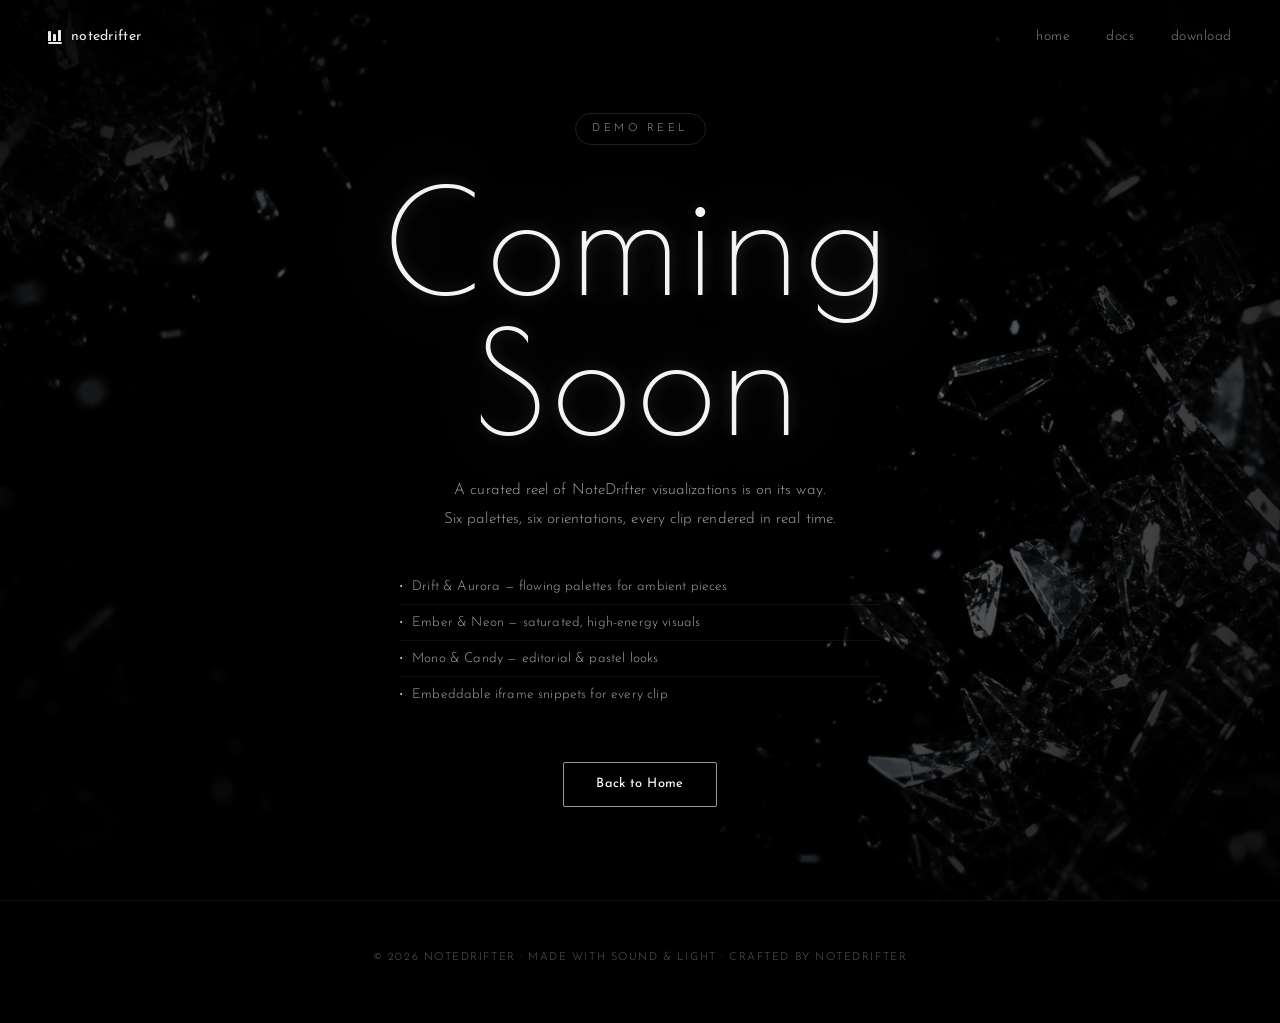
==== commit ef80d699: "improvement" ====
--- a/demo-reel.html
+++ b/demo-reel.html
@@ -7,7 +7,7 @@
     <title>Demo Reel — Coming Soon — NoteDrifter</title>
     <link rel="preconnect" href="https://fonts.googleapis.com" />
     <link rel="preconnect" href="https://fonts.gstatic.com" crossorigin />
-    <link href="https://fonts.googleapis.com/css2?family=Inter:wght@200;300;400;500&display=swap" rel="stylesheet" />
+    <link href="https://fonts.googleapis.com/css2?family=Josefin+Sans:ital,wght@0,200;0,300;0,400;0,500;1,200;1,300&family=Poiret+One&display=swap" rel="stylesheet" />
     <link rel="stylesheet" href="styles.css" />
     <link rel="icon" type="image/svg+xml" href="data:image/svg+xml,%3Csvg xmlns='http://www.w3.org/2000/svg' viewBox='0 0 24 24'%3E%3Crect x='4' y='3' width='2' height='14' fill='%23fff'/%3E%3Crect x='9' y='3' width='2' height='14' fill='%23fff'/%3E%3Crect x='14' y='3' width='2' height='14' fill='%23fff'/%3E%3Crect x='3' y='18' width='14' height='2' fill='%23fff'/%3E%3C/svg%3E" />
 </head>
@@ -20,10 +20,9 @@
             <span class="brand-text">NoteDrifter</span>
         </a>
         <nav class="nav" aria-label="Primary">
-            <a href="index.html" class="nav-link">Home</a>
-            <a href="docs.html" class="nav-link">Docs</a>
-            <a href="https://discord.com" class="nav-link" target="_blank" rel="noopener noreferrer">Discord</a>
-            <a href="index.html#download" class="nav-link">Download</a>
+            <a href="index.html" class="nav-link">home</a>
+            <a href="docs.html" class="nav-link">docs</a>
+            <a href="index.html#download" class="nav-link">download</a>
         </nav>
     </header>
 
--- a/styles.css
+++ b/styles.css
@@ -15,8 +15,8 @@
     --container-max: 1180px;
     --gutter: clamp(20px, 4vw, 56px);
 
-    --font-display: "Inter", system-ui, -apple-system, sans-serif;
-    --font-body: "Inter", system-ui, -apple-system, sans-serif;
+    --font-display: "Poiret One", "Josefin Sans", system-ui, sans-serif;
+    --font-body: "Josefin Sans", system-ui, -apple-system, sans-serif;
     --font-script: "Great Vibes", "Segoe Script", cursive;
 
     --transition: 280ms cubic-bezier(0.22, 0.61, 0.36, 1);
@@ -118,6 +118,7 @@
     letter-spacing: 0.02em;
     color: var(--fg);
     font-size: 14px;
+    text-transform: lowercase;
     transition: opacity var(--transition);
 }
 
@@ -164,11 +165,11 @@
 
 .nav-link {
     position: relative;
-    font-size: 13px;
-    font-weight: 400;
+    font-size: 14px;
+    font-weight: 300;
     color: rgba(255, 255, 255, 0.55);
-    letter-spacing: 0.06em;
-    text-transform: uppercase;
+    letter-spacing: 0.04em;
+    text-transform: lowercase;
     transition: color var(--transition);
     padding: 4px 0;
 }
@@ -282,24 +283,24 @@
 
 .hero-title {
     font-family: var(--font-display);
-    font-weight: 200;
-    font-size: clamp(52px, 9.5vw, 112px);
+    font-weight: 400;
+    font-size: clamp(54px, 10vw, 120px);
     margin: 0;
-    letter-spacing: 0.06em;
-    line-height: 1.05;
-    color: #ffffff;
-    text-shadow: 0 0 80px rgba(255, 255, 255, 0.22),
-        0 0 24px rgba(255, 255, 255, 0.12);
+    letter-spacing: 0.04em;
+    line-height: 1;
+    color: #f4f4f7;
+    text-shadow: 0 0 60px rgba(255, 255, 255, 0.28),
+        0 0 18px rgba(255, 255, 255, 0.18);
 }
 
 .hero-tagline {
     font-family: var(--font-body);
-    font-style: normal;
-    font-weight: 300;
-    font-size: clamp(14px, 1.35vw, 17px);
-    color: rgba(255, 255, 255, 0.82);
-    margin: 14px 0 34px;
-    letter-spacing: 0.06em;
+    font-style: italic;
+    font-weight: 200;
+    font-size: clamp(14px, 1.4vw, 17px);
+    color: #c8c8d0;
+    margin: 10px 0 30px;
+    letter-spacing: 0.04em;
 }
 
 /* =========================================================================
@@ -492,14 +493,14 @@
 
 .section-title {
     font-family: var(--font-display);
-    font-weight: 200;
-    font-size: clamp(32px, 5.5vw, 68px);
+    font-weight: 400;
+    font-size: clamp(36px, 6vw, 72px);
     text-align: center;
-    margin: 0 0 56px;
-    letter-spacing: 0.28em;
-    color: #fff;
+    margin: 0 0 60px;
+    letter-spacing: 0.18em;
+    color: #f0f0f4;
     text-transform: uppercase;
-    text-shadow: 0 0 48px rgba(255, 255, 255, 0.15);
+    text-shadow: 0 0 40px rgba(255, 255, 255, 0.18);
 }
 
 /* Thin divider above the EDITOR EXAMPLES heading — matches the design. */
@@ -624,72 +625,6 @@
     line-height: 1;
 }
 
-.editor-demo-fs {
-    position: absolute;
-    top: 14px;
-    right: 14px;
-    width: 40px;
-    height: 40px;
-    display: inline-flex;
-    align-items: center;
-    justify-content: center;
-    padding: 0;
-    border: 1px solid rgba(255, 255, 255, 0.14);
-    border-radius: 6px;
-    background: rgba(0, 0, 0, 0.45);
-    color: rgba(255, 255, 255, 0.88);
-    cursor: pointer;
-    transition: background var(--transition), border-color var(--transition),
-        color var(--transition), transform var(--transition);
-}
-
-.editor-demo-fs:hover {
-    background: rgba(255, 255, 255, 0.08);
-    border-color: rgba(255, 255, 255, 0.28);
-    color: #fff;
-    transform: scale(1.04);
-}
-
-.editor-demo-controls {
-    position: absolute;
-    bottom: 18px;
-    left: 50%;
-    transform: translateX(-50%);
-    display: flex;
-    align-items: center;
-    gap: 14px;
-    padding: 6px 14px;
-    border-radius: 999px;
-    background: rgba(0, 0, 0, 0.55);
-    backdrop-filter: blur(6px);
-    -webkit-backdrop-filter: blur(6px);
-    border: 1px solid var(--border-soft);
-}
-
-.ctrl-btn {
-    background: transparent;
-    border: 0;
-    color: rgba(255, 255, 255, 0.85);
-    width: 28px;
-    height: 28px;
-    display: inline-flex;
-    align-items: center;
-    justify-content: center;
-    border-radius: 50%;
-    cursor: pointer;
-    transition: background var(--transition), color var(--transition), transform var(--transition);
-}
-
-.ctrl-btn:hover {
-    background: rgba(255, 255, 255, 0.12);
-    color: #fff;
-    transform: scale(1.08);
-}
-
-.ctrl-btn--play {
-    background: rgba(255, 255, 255, 0.12);
-}
-
 /* =========================================================================
    Coming-soon pages (docs, demo reel)
    Same dark / crystalline aesthetic as the home hero, with a single
@@ -754,7 +689,7 @@
 
 .coming-soon-title {
     font-family: var(--font-display);
-    font-weight: 200;
+    font-weight: 400;
     font-size: clamp(56px, 11vw, 140px);
     line-height: 1;
     letter-spacing: 0.06em;
@@ -849,7 +784,7 @@
 
 .docs-title {
     font-family: var(--font-display);
-    font-weight: 200;
+    font-weight: 400;
     font-size: clamp(48px, 8.5vw, 100px);
     line-height: 1;
     letter-spacing: 0.06em;
@@ -947,7 +882,7 @@
 
 .docs-body h2 {
     font-family: var(--font-display);
-    font-weight: 300;
+    font-weight: 400;
     font-size: clamp(24px, 2.6vw, 34px);
     color: var(--fg);
     margin: 0 0 18px;
